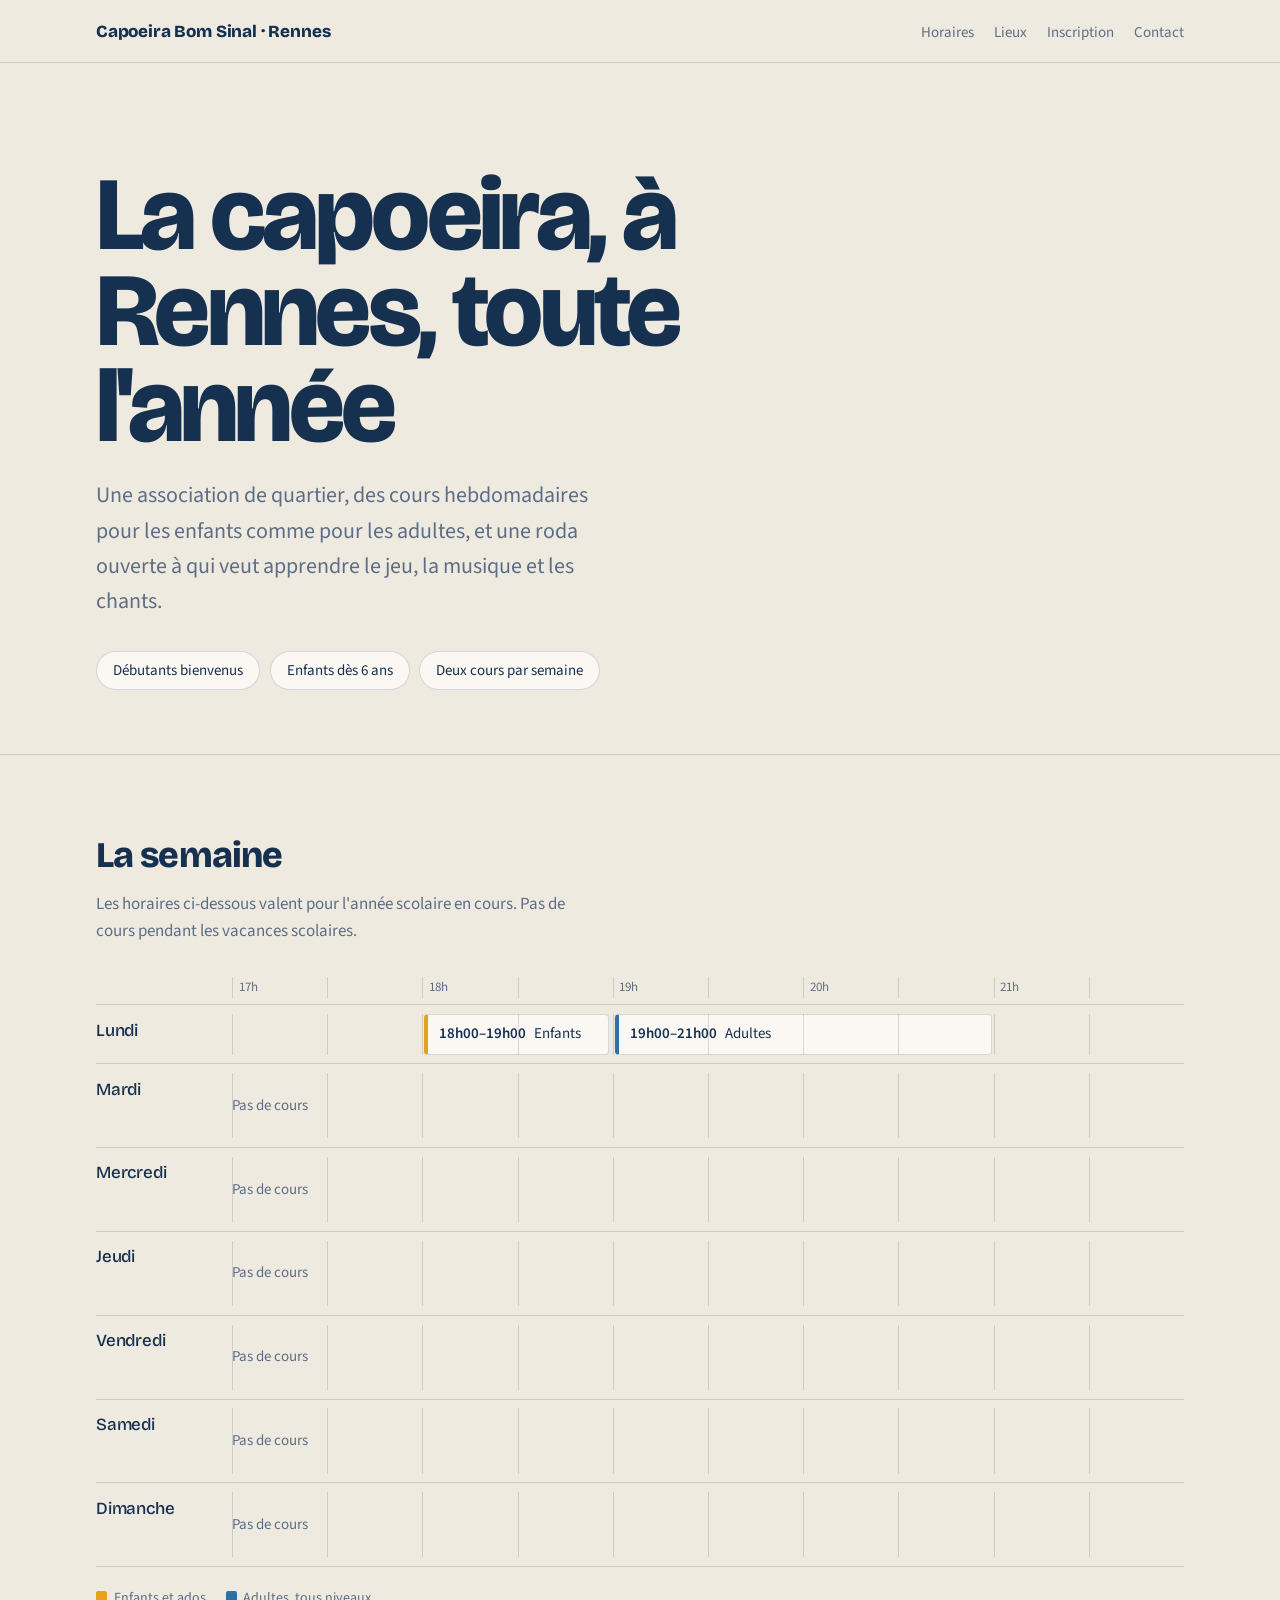
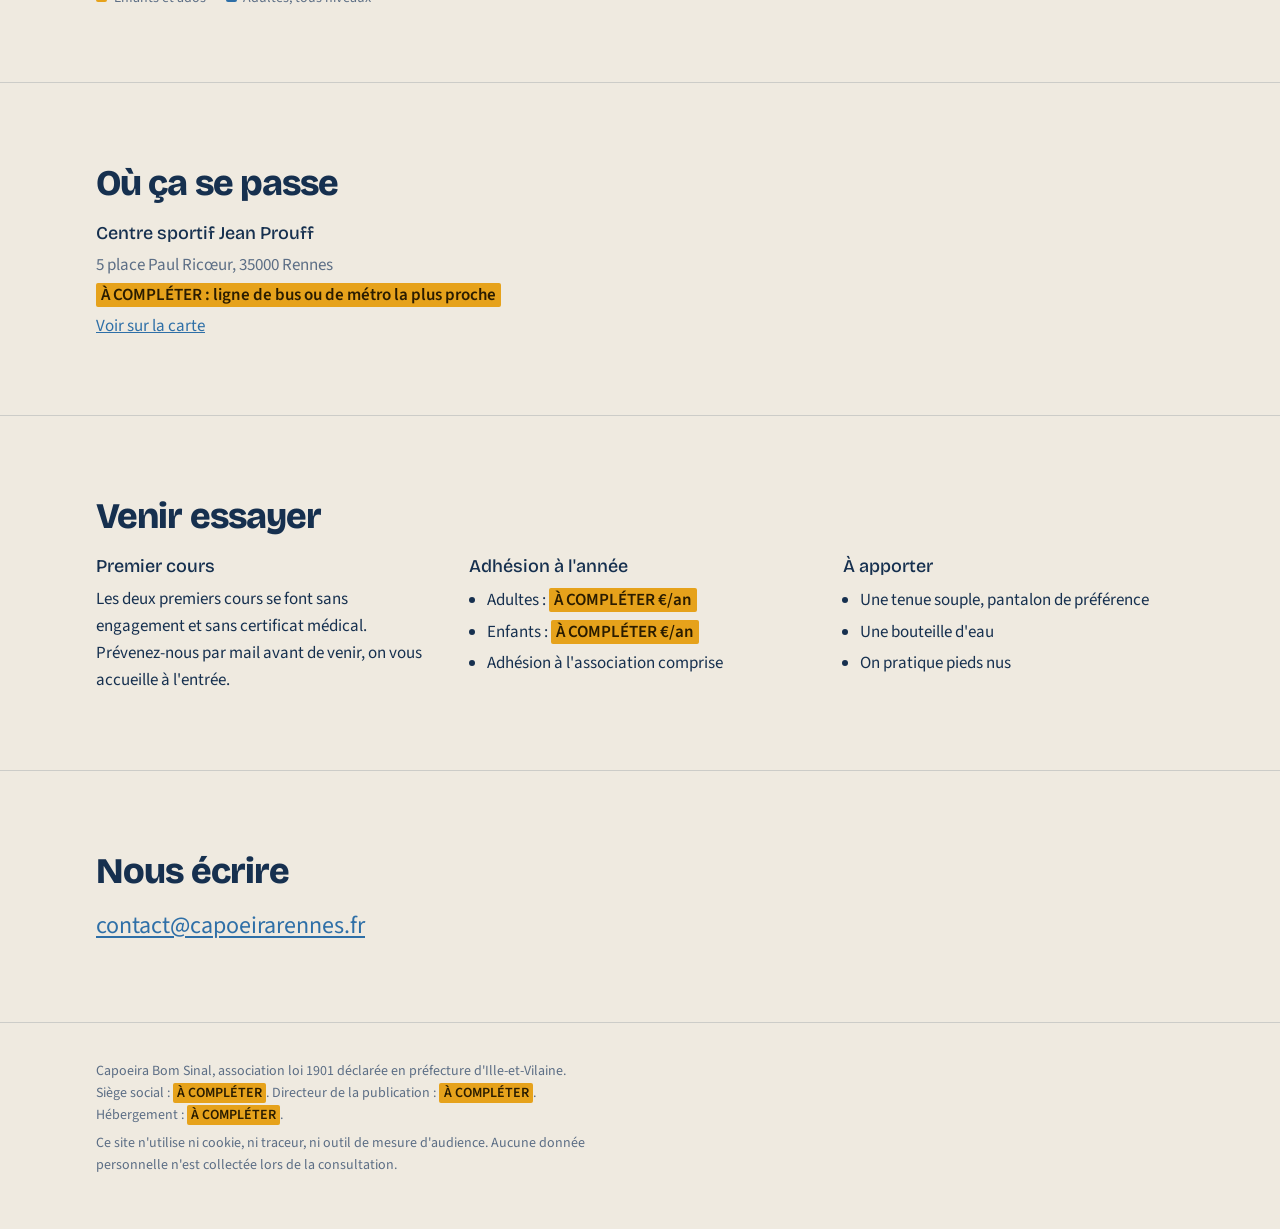
==== index.html @ 3d526450 "Site initial de Capoeira Bom Sinal Co-Authored-By: Claude Opus 5.5 <noreply@anthropic.com>" ====
<!DOCTYPE html>
<html lang="fr">
<head>
<meta charset="utf-8">
<meta name="viewport" content="width=device-width, initial-scale=1, viewport-fit=cover">
<title>Capoeira Bom Sinal — Rennes</title>
<meta name="description" content="Cours de capoeira à Rennes, tous niveaux, enfants et adultes. Horaires, lieux et contact de l'association Capoeira Bom Sinal.">
<meta property="og:title" content="Capoeira Bom Sinal — Rennes">
<meta property="og:description" content="Cours de capoeira à Rennes, tous niveaux, enfants et adultes.">
<meta property="og:type" content="website">
<link rel="preconnect" href="https://fonts.googleapis.com">
<link rel="preconnect" href="https://fonts.gstatic.com" crossorigin>
<link href="https://fonts.googleapis.com/css2?family=Bricolage+Grotesque:opsz,wght@12..96,500;12..96,800&family=Source+Sans+3:ital,wght@0,400;0,600;1,400&display=swap" rel="stylesheet">

<!-- ═══════════════════════════════════════════════════════════════════
     TOUT LE CONTENU DU SITE SE MODIFIE DANS LE BLOC <script> CI-DESSOUS.
     Aucune autre partie du fichier n'a besoin d'être touchée.
     ═══════════════════════════════════════════════════════════════════ -->

<style>
:root{
  --areia:#EFEAE0;
  --papier:#FBF8F3;
  --indigo:#16304F;
  --azulejo:#2E6FA7;
  --dende:#E6A21B;
  --trait:rgba(22,48,79,.16);
  --texte:#16304F;
  --attenue:#5C6E85;
  --serif:"Source Sans 3",ui-sans-serif,system-ui,"Segoe UI",sans-serif;
  --titre:"Bricolage Grotesque","Source Sans 3",ui-sans-serif,system-ui,sans-serif;
}
@media (prefers-color-scheme:dark){
  :root{
    --areia:#0E1D2F;--papier:#132840;--indigo:#F0EDE6;--azulejo:#7FB4E0;
    --trait:rgba(240,237,230,.18);--texte:#F0EDE6;--attenue:#A8BACD;
  }
}
*{box-sizing:border-box}
html{scroll-behavior:smooth;scroll-padding-top:env(safe-area-inset-top,0px)}
@media (prefers-reduced-motion:reduce){html{scroll-behavior:auto}*{animation:none!important;transition:none!important}}
body{
  margin:0;background:var(--areia);color:var(--texte);
  font-family:var(--serif);font-size:1.0625rem;line-height:1.6;
  padding:env(safe-area-inset-top,0px) 0 env(safe-area-inset-bottom,0px);
  -webkit-font-smoothing:antialiased;
}
.wrap{width:min(68rem,100% - 2.5rem);margin-inline:auto}
a{color:var(--azulejo)}
a:focus-visible,button:focus-visible{outline:3px solid var(--dende);outline-offset:3px;border-radius:2px}

/* ── Bandeau ─────────────────────────────────────────── */
.bandeau{border-bottom:1px solid var(--trait)}
.bandeau .wrap{display:flex;flex-wrap:wrap;gap:.5rem 1.75rem;align-items:baseline;padding:1.1rem 0}
.marque{font-family:var(--titre);font-weight:800;font-size:1.0625rem;letter-spacing:-.01em}
.bandeau nav{display:flex;gap:1.25rem;margin-left:auto;font-size:.9375rem}
.bandeau nav a{text-decoration:none;color:var(--attenue)}
.bandeau nav a:hover{color:var(--azulejo);text-decoration:underline}

/* ── Ouverture ───────────────────────────────────────── */
.ouverture{padding:clamp(3rem,9vw,6.5rem) 0 clamp(2.5rem,6vw,4rem)}
.ouverture h1{
  font-family:var(--titre);font-weight:800;
  font-size:clamp(2.8rem,10.5vw,6.5rem);line-height:.92;letter-spacing:-.035em;
  margin:0 0 1.5rem;max-width:14ch;
}
.chapeau{font-size:clamp(1.125rem,2.4vw,1.375rem);max-width:46ch;margin:0 0 2rem;color:var(--attenue)}
.reperes{display:flex;flex-wrap:wrap;gap:.6rem}
.repere{
  border:1px solid var(--trait);border-radius:999px;padding:.4rem 1rem;
  font-size:.9375rem;background:var(--papier);
}
.repere b{font-weight:600}

/* ── Sections ────────────────────────────────────────── */
section{padding:clamp(2.5rem,6vw,4.5rem) 0;border-top:1px solid var(--trait)}
section h2{
  font-family:var(--titre);font-weight:800;font-size:clamp(1.6rem,4vw,2.25rem);
  letter-spacing:-.025em;margin:0 0 .4rem;
}
.intro{color:var(--attenue);max-width:60ch;margin:0 0 2rem}

/* ── Semaine ─────────────────────────────────────────── */
.echelle{display:none;grid-template-columns:7.5rem 1fr;gap:1rem;margin-bottom:.4rem}
.echelle .heures{display:grid;font-size:.8125rem;color:var(--attenue)}
.echelle .heures span{border-left:1px solid var(--trait);padding-left:.35rem}
.jour{display:grid;grid-template-columns:7.5rem 1fr;gap:1rem;align-items:start;padding:.55rem 0;border-top:1px solid var(--trait)}
.jour:last-child{border-bottom:1px solid var(--trait)}
.jour h3{font-family:var(--titre);font-weight:500;font-size:1.0625rem;margin:.15rem 0 0;letter-spacing:-.01em}
.creneaux{display:flex;flex-direction:column;gap:.4rem;min-width:0}
.creneau{
  background:var(--papier);border:1px solid var(--trait);border-left:4px solid var(--azulejo);
  border-radius:4px;padding:.45rem .7rem;min-width:0;
}
.creneau.enfants{border-left-color:var(--dende)}
.creneau .h{font-variant-numeric:tabular-nums;font-weight:600;font-size:.9375rem}
.creneau .q{font-size:.9375rem}
.creneau .l{font-size:.8125rem;color:var(--attenue);display:block}
.repos{color:var(--attenue);font-size:.9375rem;padding:.35rem 0}

@media (min-width:56rem){
  .echelle{display:grid}
  .echelle .heures{grid-template-columns:repeat(var(--cols),1fr)}
  .creneaux{display:grid;grid-template-columns:repeat(var(--cols),1fr);gap:.35rem;position:relative}
  .creneaux::before{
    content:"";position:absolute;inset:0;pointer-events:none;
    background:repeating-linear-gradient(to right,var(--trait) 0 1px,transparent 1px calc(100% / var(--cols)));
  }
  .creneau{grid-row:1;display:flex;gap:.5rem;align-items:baseline;overflow:hidden;white-space:nowrap}
  .creneau .l{display:none}
}

.legende{display:flex;flex-wrap:wrap;gap:1.25rem;margin-top:1.25rem;font-size:.875rem;color:var(--attenue)}
.puce{display:inline-block;width:.7rem;height:.7rem;border-radius:2px;margin-right:.4rem;vertical-align:baseline}

/* ── Lieux, infos ────────────────────────────────────── */
.colonnes{display:grid;gap:2rem;grid-template-columns:repeat(auto-fit,minmax(17rem,1fr))}
.lieu h3,.bloc h3{font-family:var(--titre);font-weight:500;font-size:1.125rem;margin:0 0 .3rem}
.lieu p,.bloc p{margin:.2rem 0}
.lieu address{font-style:normal;color:var(--attenue)}
.bloc ul{margin:.4rem 0 0;padding-left:1.1rem}
.bloc li{margin:.25rem 0}

/* ── Contact ─────────────────────────────────────────── */
.contact-ligne{font-size:clamp(1.125rem,2.6vw,1.5rem);margin:.3rem 0}
.contact-ligne a{text-decoration-thickness:2px;text-underline-offset:3px}

/* ── Pied ────────────────────────────────────────────── */
footer{border-top:1px solid var(--trait);padding:2rem 0 3rem;font-size:.875rem;color:var(--attenue)}
footer p{margin:.3rem 0;max-width:70ch}
.aremplir{background:var(--dende);color:#2A1C00;padding:0 .3em;border-radius:2px;font-weight:600}
</style>
</head>
<body>

<header class="bandeau">
  <div class="wrap">
    <span class="marque" id="marque"></span>
    <nav>
      <a href="#semaine">Horaires</a>
      <a href="#lieux">Lieux</a>
      <a href="#inscription">Inscription</a>
      <a href="#contact">Contact</a>
    </nav>
  </div>
</header>

<main>
  <div class="ouverture wrap">
    <h1 id="titre"></h1>
    <p class="chapeau" id="chapeau"></p>
    <div class="reperes" id="reperes"></div>
  </div>

  <section id="semaine">
    <div class="wrap">
      <h2>La semaine</h2>
      <p class="intro" id="intro-semaine"></p>
      <div class="echelle"><span></span><div class="heures" id="heures"></div></div>
      <div id="planning"></div>
      <div class="legende">
        <span><i class="puce" style="background:var(--dende)"></i>Enfants et ados</span>
        <span><i class="puce" style="background:var(--azulejo)"></i>Adultes, tous niveaux</span>
      </div>
    </div>
  </section>

  <section id="lieux">
    <div class="wrap">
      <h2>Où ça se passe</h2>
      <div class="colonnes" id="lieux-liste"></div>
    </div>
  </section>

  <section id="inscription">
    <div class="wrap">
      <h2>Venir essayer</h2>
      <div class="colonnes">
        <div class="bloc">
          <h3>Premier cours</h3>
          <p id="essai"></p>
        </div>
        <div class="bloc">
          <h3>Adhésion à l'année</h3>
          <div id="tarifs"></div>
        </div>
        <div class="bloc">
          <h3>À apporter</h3>
          <div id="materiel"></div>
        </div>
      </div>
    </div>
  </section>

  <section id="contact">
    <div class="wrap">
      <h2>Nous écrire</h2>
      <div id="contact-bloc"></div>
    </div>
  </section>
</main>

<footer>
  <div class="wrap">
    <p id="mentions"></p>
    <p>Ce site n'utilise ni cookie, ni traceur, ni outil de mesure d'audience. Aucune donnée personnelle n'est collectée lors de la consultation.</p>
  </div>
</footer>

<script>
/* ═══════════════════════════════════════════════════════════════════
   CONTENU DU SITE — la seule partie à modifier.
   Les passages marqués À COMPLÉTER s'affichent en surbrillance jaune
   sur le site tant qu'ils n'ont pas été remplis.
   ═══════════════════════════════════════════════════════════════════ */

const ASSO = {
  nom:      "Capoeira Bom Sinal",
  ville:    "Rennes",
  titre:    "La capoeira, à Rennes, toute l'année",
  chapeau:  "Une association de quartier, des cours hebdomadaires pour les enfants comme pour les adultes, et une roda ouverte à qui veut apprendre le jeu, la musique et les chants.",

  // Petites pastilles sous le titre
  reperes: [
    "Débutants bienvenus",
    "Enfants dès 6 ans",     // À COMPLÉTER : âge réel
    "Deux cours par semaine" // À COMPLÉTER : nombre réel
  ],

  introSemaine: "Les horaires ci-dessous valent pour l'année scolaire en cours. Pas de cours pendant les vacances scolaires.",

  // Fenêtre horaire affichée sur la grille (heures pleines)
  plage: { debut: 17, fin: 22 },

  lieux: {
    prouff: {
      nom: "Centre sportif Jean Prouff",
      adresse: "5 place Paul Ricœur, 35000 Rennes",
      acces: "À COMPLÉTER : ligne de bus ou de métro la plus proche"
    }
    // Ajouter ici un second lieu si besoin :
    // autre: { nom:"…", adresse:"…", acces:"…" }
  },

  // public : "enfants" (jaune) ou "adultes" (bleu)
  semaine: [
    { jour:"Lundi", seances:[
      { debut:"18:00", fin:"19:00", public:"enfants", intitule:"Enfants",  lieu:"prouff" },
      { debut:"19:00", fin:"21:00", public:"adultes", intitule:"Adultes",  lieu:"prouff" }
    ]},
    { jour:"Mardi",    seances:[] },
    { jour:"Mercredi", seances:[] },  // À COMPLÉTER
    { jour:"Jeudi",    seances:[] },  // À COMPLÉTER
    { jour:"Vendredi", seances:[] },  // À COMPLÉTER
    { jour:"Samedi",   seances:[] },
    { jour:"Dimanche", seances:[] }
  ],

  essai: "Les deux premiers cours se font sans engagement et sans certificat médical. Prévenez-nous par mail avant de venir, on vous accueille à l'entrée.",

  tarifs: [
    "Adultes : À COMPLÉTER €/an",
    "Enfants : À COMPLÉTER €/an",
    "Adhésion à l'association comprise"
  ],

  materiel: [
    "Une tenue souple, pantalon de préférence",
    "Une bouteille d'eau",
    "On pratique pieds nus"
  ],

  contact: {
    email: "contact@capoeirarennes.fr",   // À COMPLÉTER : adresse réellement relevée
    tel: "",                              // laisser vide si vous ne publiez pas de numéro
    reseaux: [
      // { nom:"Instagram", url:"https://instagram.com/…" }
    ]
  },

  mentions: "Capoeira Bom Sinal, association loi 1901 déclarée en préfecture d'Ille-et-Vilaine. Siège social : À COMPLÉTER. Directeur de la publication : À COMPLÉTER. Hébergement : À COMPLÉTER."
};

/* ═══════════════════════════════════════════════════════════════════
   AFFICHAGE — ne rien modifier en dessous de cette ligne.
   ═══════════════════════════════════════════════════════════════════ */

const $ = (s) => document.querySelector(s);
const esc = (s) => String(s).replace(/[&<>"]/g, c => ({'&':'&amp;','<':'&lt;','>':'&gt;','"':'&quot;'}[c]));
const marque = (s) => esc(s).replace(/À COMPLÉTER[^,.;)]*/g, m => `<span class="aremplir">${m}</span>`);
const enMinutes = (h) => { const [a,b] = h.split(":").map(Number); return a*60 + b; };
const affiche = (h) => h.replace(":", "h");

document.title = `${ASSO.nom} — ${ASSO.ville}`;
$("#marque").textContent = `${ASSO.nom} · ${ASSO.ville}`;
$("#titre").textContent = ASSO.titre;
$("#chapeau").textContent = ASSO.chapeau;
$("#intro-semaine").textContent = ASSO.introSemaine;
$("#reperes").innerHTML = ASSO.reperes.map(r => `<span class="repere">${marque(r)}</span>`).join("");

// Grille horaire
const { debut: h0, fin: h1 } = ASSO.plage;
const cols = (h1 - h0) * 2;
document.documentElement.style.setProperty("--cols", cols);
$("#heures").innerHTML = Array.from({length: cols}, (_, i) =>
  `<span>${i % 2 === 0 ? (h0 + i/2) + "h" : ""}</span>`).join("");

$("#planning").innerHTML = ASSO.semaine.map(j => {
  const corps = j.seances.length === 0
    ? `<p class="repos">Pas de cours</p>`
    : j.seances.map(s => {
        const c0 = Math.round((enMinutes(s.debut) - h0*60) / 30) + 1;
        const c1 = Math.round((enMinutes(s.fin)   - h0*60) / 30) + 1;
        const lieu = ASSO.lieux[s.lieu];
        return `<div class="creneau ${s.public === "enfants" ? "enfants" : ""}"
                     style="grid-column:${Math.max(1,c0)} / ${Math.min(cols+1,c1)}">
                  <span class="h">${affiche(s.debut)}–${affiche(s.fin)}</span>
                  <span class="q">${esc(s.intitule)}</span>
                  <span class="l">${lieu ? esc(lieu.nom) : ""}</span>
                </div>`;
      }).join("");
  return `<div class="jour"><h3>${esc(j.jour)}</h3><div class="creneaux">${corps}</div></div>`;
}).join("");

// Lieux
$("#lieux-liste").innerHTML = Object.values(ASSO.lieux).map(l => `
  <div class="lieu">
    <h3>${esc(l.nom)}</h3>
    <address>${esc(l.adresse)}</address>
    <p>${marque(l.acces)}</p>
    <p><a href="https://www.openstreetmap.org/search?query=${encodeURIComponent(l.adresse)}"
          rel="noopener">Voir sur la carte</a></p>
  </div>`).join("");

// Inscription
$("#essai").innerHTML = marque(ASSO.essai);
$("#tarifs").innerHTML = `<ul>${ASSO.tarifs.map(t => `<li>${marque(t)}</li>`).join("")}</ul>`;
$("#materiel").innerHTML = `<ul>${ASSO.materiel.map(m => `<li>${esc(m)}</li>`).join("")}</ul>`;

// Contact
const c = ASSO.contact;
$("#contact-bloc").innerHTML = [
  c.email ? `<p class="contact-ligne"><a href="mailto:${esc(c.email)}">${esc(c.email)}</a></p>` : "",
  c.tel   ? `<p class="contact-ligne"><a href="tel:${esc(c.tel.replace(/\s/g,""))}">${esc(c.tel)}</a></p>` : "",
  c.reseaux.length
    ? `<p>${c.reseaux.map(r => `<a href="${esc(r.url)}" rel="noopener">${esc(r.nom)}</a>`).join(" · ")}</p>`
    : ""
].join("");

$("#mentions").innerHTML = marque(ASSO.mentions);
</script>
</body>
</html>
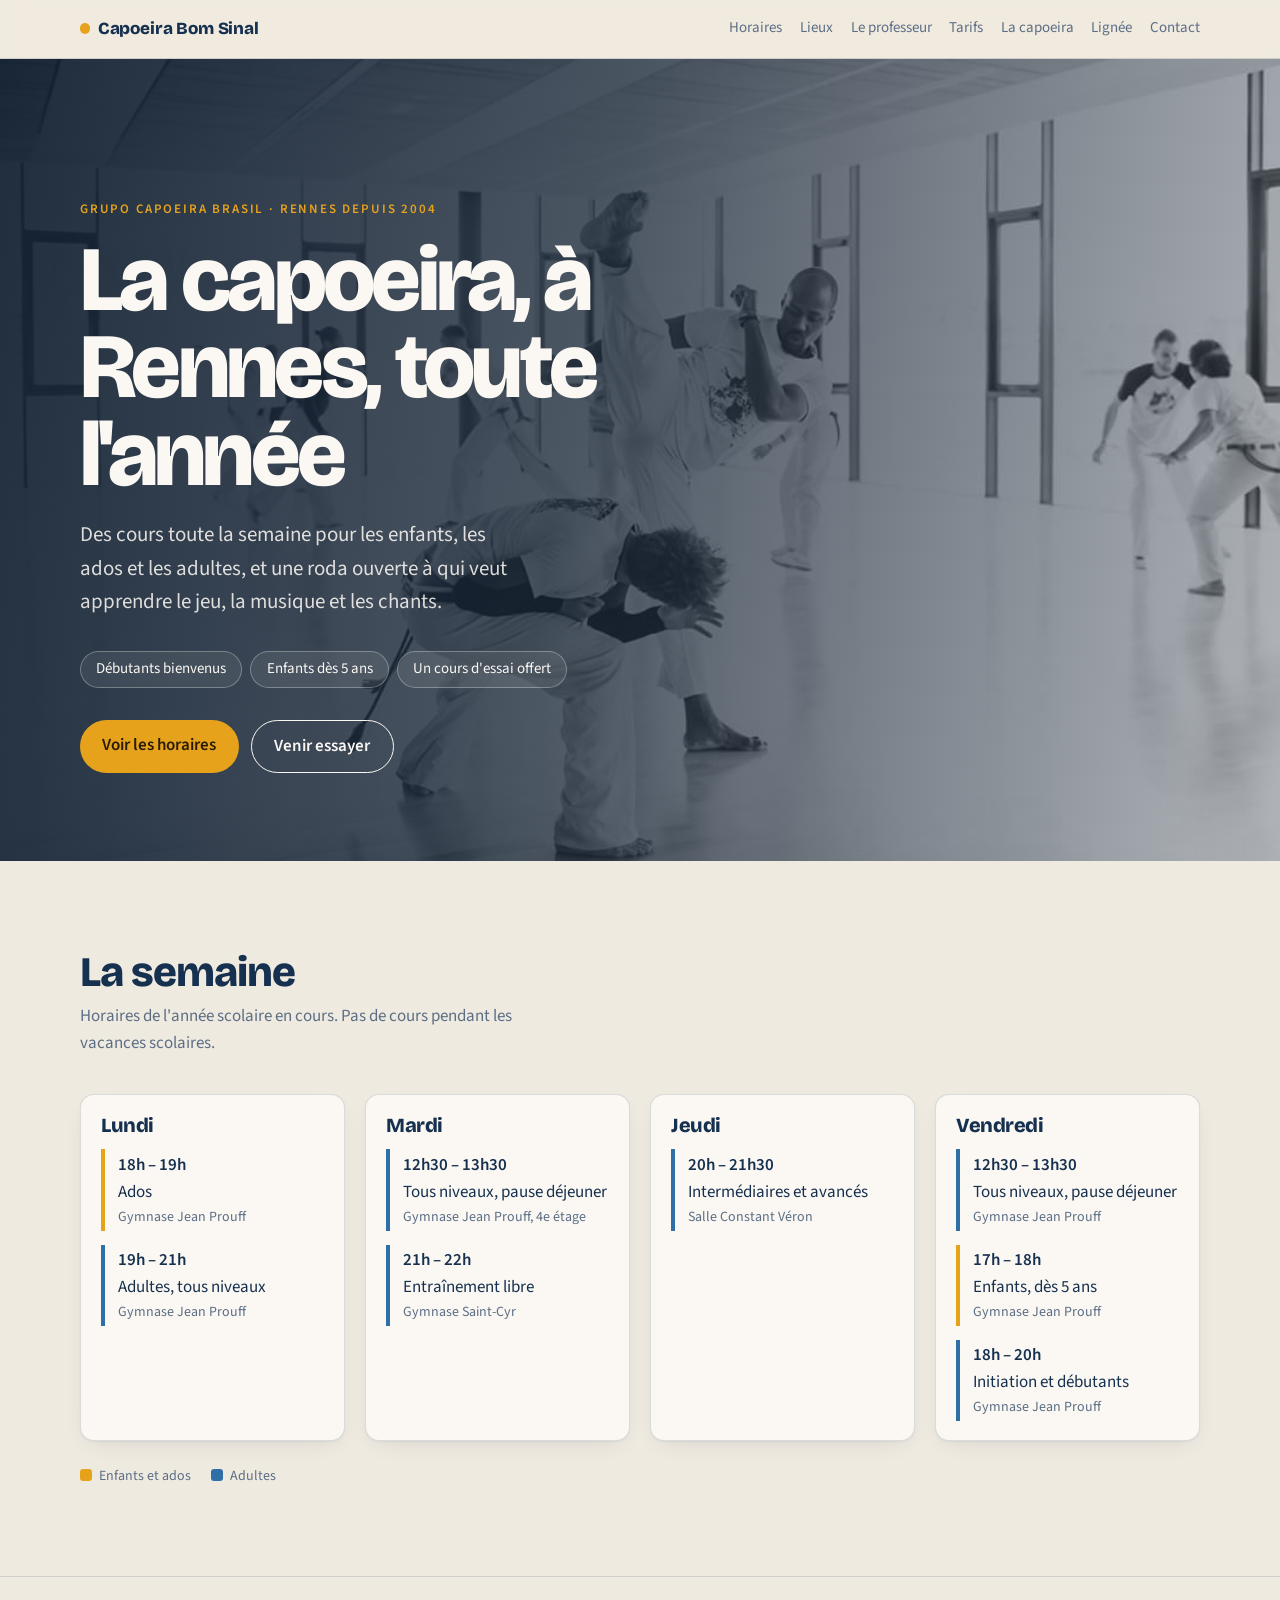
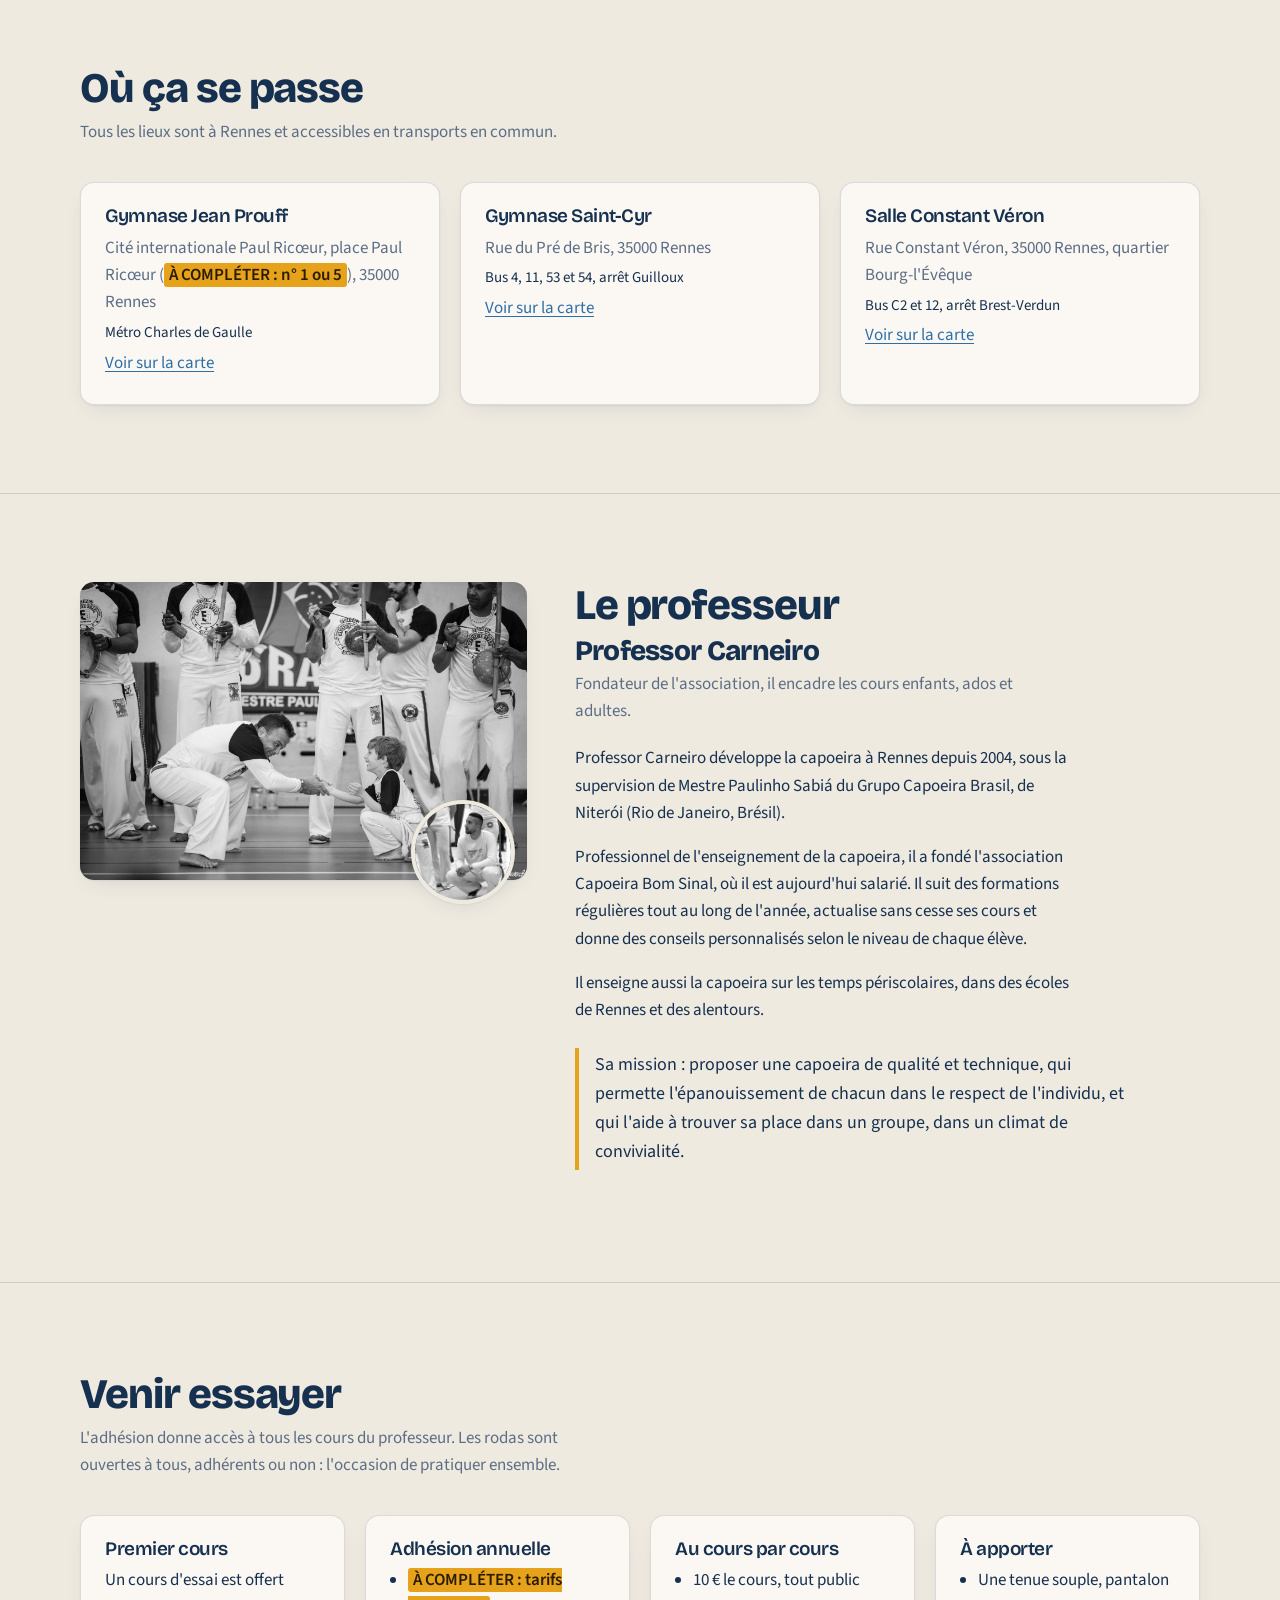
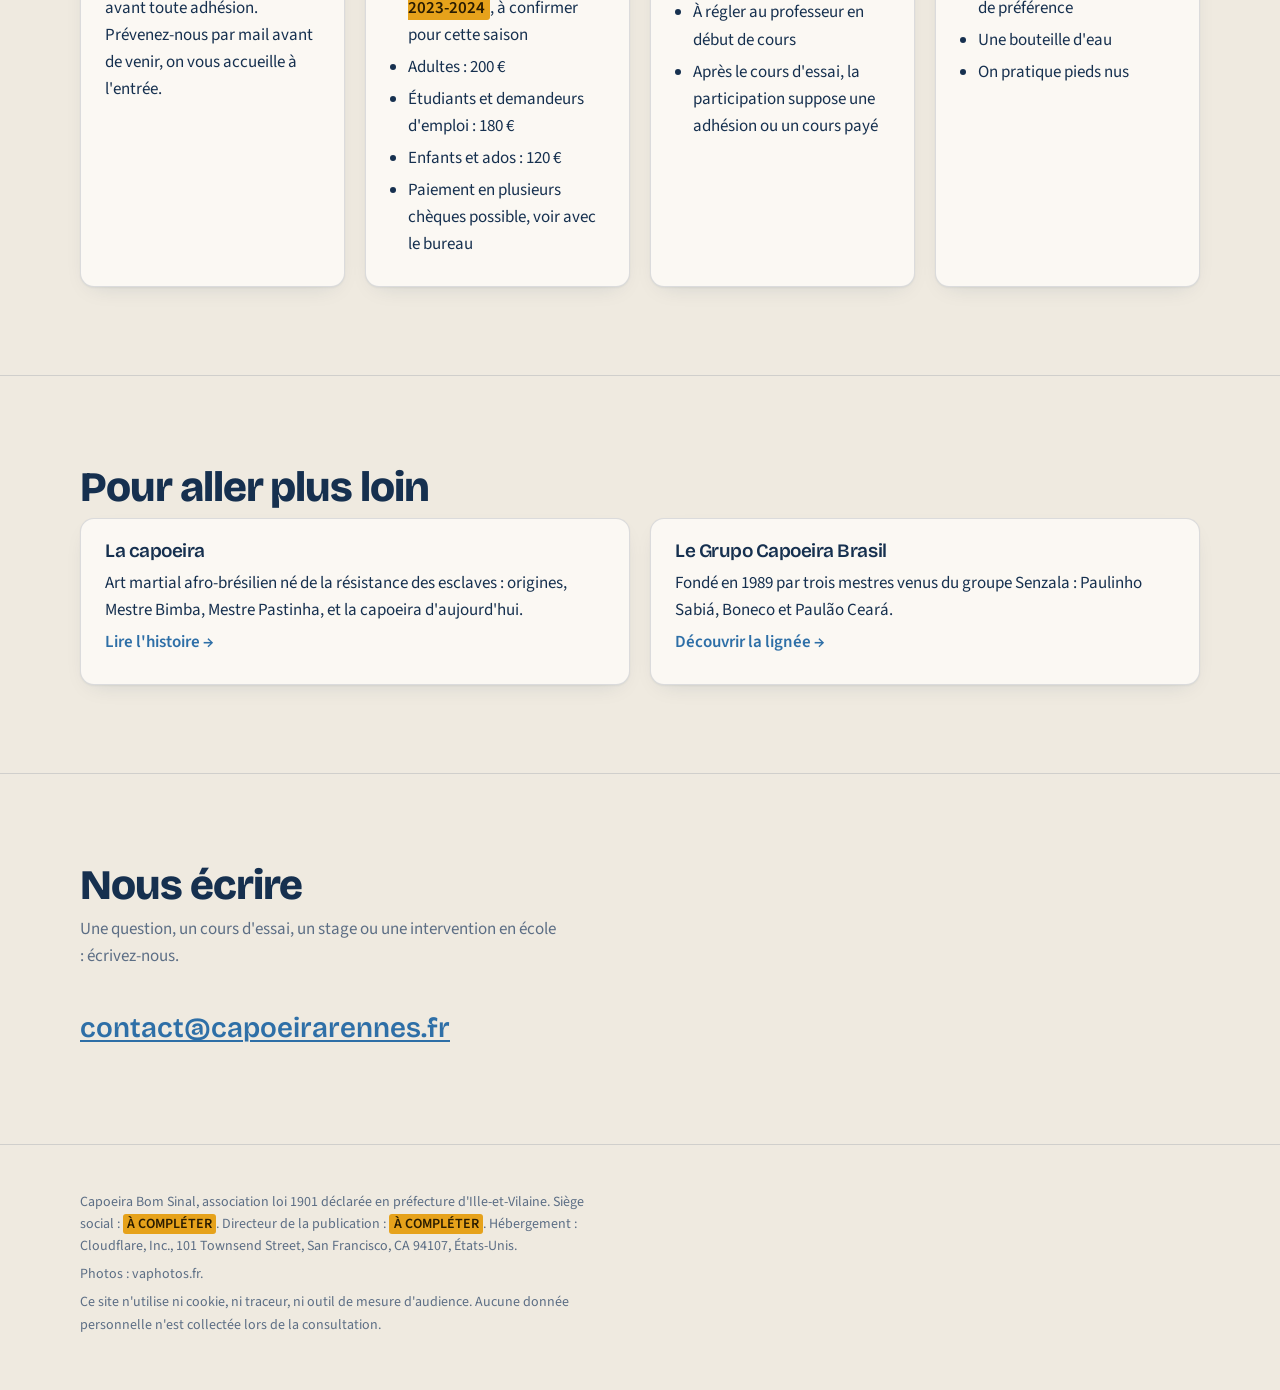
==== commit b288a397: "Reprise du contenu de l'ancien site et nouvelle mise en page - Accueil : horaires 2026-27, trois lie" ====
--- a/index.html
+++ b/index.html
@@ -4,163 +4,61 @@
 <meta charset="utf-8">
 <meta name="viewport" content="width=device-width, initial-scale=1, viewport-fit=cover">
 <title>Capoeira Bom Sinal — Rennes</title>
-<meta name="description" content="Cours de capoeira à Rennes, tous niveaux, enfants et adultes. Horaires, lieux et contact de l'association Capoeira Bom Sinal.">
+<meta name="description" content="Cours de capoeira à Rennes, tous niveaux, enfants, ados et adultes, avec le Professor Carneiro du Grupo Capoeira Brasil. Horaires, lieux, tarifs et contact.">
 <meta property="og:title" content="Capoeira Bom Sinal — Rennes">
-<meta property="og:description" content="Cours de capoeira à Rennes, tous niveaux, enfants et adultes.">
+<meta property="og:description" content="Cours de capoeira à Rennes, tous niveaux, enfants, ados et adultes.">
 <meta property="og:type" content="website">
+<meta property="og:image" content="/images/roda-3.jpg">
 <link rel="preconnect" href="https://fonts.googleapis.com">
 <link rel="preconnect" href="https://fonts.gstatic.com" crossorigin>
-<link href="https://fonts.googleapis.com/css2?family=Bricolage+Grotesque:opsz,wght@12..96,500;12..96,800&family=Source+Sans+3:ital,wght@0,400;0,600;1,400&display=swap" rel="stylesheet">
+<link href="https://fonts.googleapis.com/css2?family=Bricolage+Grotesque:opsz,wght@12..96,500;12..96,600;12..96,800&family=Source+Sans+3:ital,wght@0,400;0,600;1,400&display=swap" rel="stylesheet">
+<link rel="stylesheet" href="style.css">
 
 <!-- ═══════════════════════════════════════════════════════════════════
-     TOUT LE CONTENU DU SITE SE MODIFIE DANS LE BLOC <script> CI-DESSOUS.
-     Aucune autre partie du fichier n'a besoin d'être touchée.
+     TOUT LE CONTENU DE CETTE PAGE SE MODIFIE DANS LE BLOC <script>
+     EN BAS DU FICHIER. La mise en page est dans style.css.
      ═══════════════════════════════════════════════════════════════════ -->
-
-<style>
-:root{
-  --areia:#EFEAE0;
-  --papier:#FBF8F3;
-  --indigo:#16304F;
-  --azulejo:#2E6FA7;
-  --dende:#E6A21B;
-  --trait:rgba(22,48,79,.16);
-  --texte:#16304F;
-  --attenue:#5C6E85;
-  --serif:"Source Sans 3",ui-sans-serif,system-ui,"Segoe UI",sans-serif;
-  --titre:"Bricolage Grotesque","Source Sans 3",ui-sans-serif,system-ui,sans-serif;
-}
-@media (prefers-color-scheme:dark){
-  :root{
-    --areia:#0E1D2F;--papier:#132840;--indigo:#F0EDE6;--azulejo:#7FB4E0;
-    --trait:rgba(240,237,230,.18);--texte:#F0EDE6;--attenue:#A8BACD;
-  }
-}
-*{box-sizing:border-box}
-html{scroll-behavior:smooth;scroll-padding-top:env(safe-area-inset-top,0px)}
-@media (prefers-reduced-motion:reduce){html{scroll-behavior:auto}*{animation:none!important;transition:none!important}}
-body{
-  margin:0;background:var(--areia);color:var(--texte);
-  font-family:var(--serif);font-size:1.0625rem;line-height:1.6;
-  padding:env(safe-area-inset-top,0px) 0 env(safe-area-inset-bottom,0px);
-  -webkit-font-smoothing:antialiased;
-}
-.wrap{width:min(68rem,100% - 2.5rem);margin-inline:auto}
-a{color:var(--azulejo)}
-a:focus-visible,button:focus-visible{outline:3px solid var(--dende);outline-offset:3px;border-radius:2px}
-
-/* ── Bandeau ─────────────────────────────────────────── */
-.bandeau{border-bottom:1px solid var(--trait)}
-.bandeau .wrap{display:flex;flex-wrap:wrap;gap:.5rem 1.75rem;align-items:baseline;padding:1.1rem 0}
-.marque{font-family:var(--titre);font-weight:800;font-size:1.0625rem;letter-spacing:-.01em}
-.bandeau nav{display:flex;gap:1.25rem;margin-left:auto;font-size:.9375rem}
-.bandeau nav a{text-decoration:none;color:var(--attenue)}
-.bandeau nav a:hover{color:var(--azulejo);text-decoration:underline}
-
-/* ── Ouverture ───────────────────────────────────────── */
-.ouverture{padding:clamp(3rem,9vw,6.5rem) 0 clamp(2.5rem,6vw,4rem)}
-.ouverture h1{
-  font-family:var(--titre);font-weight:800;
-  font-size:clamp(2.8rem,10.5vw,6.5rem);line-height:.92;letter-spacing:-.035em;
-  margin:0 0 1.5rem;max-width:14ch;
-}
-.chapeau{font-size:clamp(1.125rem,2.4vw,1.375rem);max-width:46ch;margin:0 0 2rem;color:var(--attenue)}
-.reperes{display:flex;flex-wrap:wrap;gap:.6rem}
-.repere{
-  border:1px solid var(--trait);border-radius:999px;padding:.4rem 1rem;
-  font-size:.9375rem;background:var(--papier);
-}
-.repere b{font-weight:600}
-
-/* ── Sections ────────────────────────────────────────── */
-section{padding:clamp(2.5rem,6vw,4.5rem) 0;border-top:1px solid var(--trait)}
-section h2{
-  font-family:var(--titre);font-weight:800;font-size:clamp(1.6rem,4vw,2.25rem);
-  letter-spacing:-.025em;margin:0 0 .4rem;
-}
-.intro{color:var(--attenue);max-width:60ch;margin:0 0 2rem}
-
-/* ── Semaine ─────────────────────────────────────────── */
-.echelle{display:none;grid-template-columns:7.5rem 1fr;gap:1rem;margin-bottom:.4rem}
-.echelle .heures{display:grid;font-size:.8125rem;color:var(--attenue)}
-.echelle .heures span{border-left:1px solid var(--trait);padding-left:.35rem}
-.jour{display:grid;grid-template-columns:7.5rem 1fr;gap:1rem;align-items:start;padding:.55rem 0;border-top:1px solid var(--trait)}
-.jour:last-child{border-bottom:1px solid var(--trait)}
-.jour h3{font-family:var(--titre);font-weight:500;font-size:1.0625rem;margin:.15rem 0 0;letter-spacing:-.01em}
-.creneaux{display:flex;flex-direction:column;gap:.4rem;min-width:0}
-.creneau{
-  background:var(--papier);border:1px solid var(--trait);border-left:4px solid var(--azulejo);
-  border-radius:4px;padding:.45rem .7rem;min-width:0;
-}
-.creneau.enfants{border-left-color:var(--dende)}
-.creneau .h{font-variant-numeric:tabular-nums;font-weight:600;font-size:.9375rem}
-.creneau .q{font-size:.9375rem}
-.creneau .l{font-size:.8125rem;color:var(--attenue);display:block}
-.repos{color:var(--attenue);font-size:.9375rem;padding:.35rem 0}
-
-@media (min-width:56rem){
-  .echelle{display:grid}
-  .echelle .heures{grid-template-columns:repeat(var(--cols),1fr)}
-  .creneaux{display:grid;grid-template-columns:repeat(var(--cols),1fr);gap:.35rem;position:relative}
-  .creneaux::before{
-    content:"";position:absolute;inset:0;pointer-events:none;
-    background:repeating-linear-gradient(to right,var(--trait) 0 1px,transparent 1px calc(100% / var(--cols)));
-  }
-  .creneau{grid-row:1;display:flex;gap:.5rem;align-items:baseline;overflow:hidden;white-space:nowrap}
-  .creneau .l{display:none}
-}
-
-.legende{display:flex;flex-wrap:wrap;gap:1.25rem;margin-top:1.25rem;font-size:.875rem;color:var(--attenue)}
-.puce{display:inline-block;width:.7rem;height:.7rem;border-radius:2px;margin-right:.4rem;vertical-align:baseline}
-
-/* ── Lieux, infos ────────────────────────────────────── */
-.colonnes{display:grid;gap:2rem;grid-template-columns:repeat(auto-fit,minmax(17rem,1fr))}
-.lieu h3,.bloc h3{font-family:var(--titre);font-weight:500;font-size:1.125rem;margin:0 0 .3rem}
-.lieu p,.bloc p{margin:.2rem 0}
-.lieu address{font-style:normal;color:var(--attenue)}
-.bloc ul{margin:.4rem 0 0;padding-left:1.1rem}
-.bloc li{margin:.25rem 0}
-
-/* ── Contact ─────────────────────────────────────────── */
-.contact-ligne{font-size:clamp(1.125rem,2.6vw,1.5rem);margin:.3rem 0}
-.contact-ligne a{text-decoration-thickness:2px;text-underline-offset:3px}
-
-/* ── Pied ────────────────────────────────────────────── */
-footer{border-top:1px solid var(--trait);padding:2rem 0 3rem;font-size:.875rem;color:var(--attenue)}
-footer p{margin:.3rem 0;max-width:70ch}
-.aremplir{background:var(--dende);color:#2A1C00;padding:0 .3em;border-radius:2px;font-weight:600}
-</style>
 </head>
 <body>
 
 <header class="bandeau">
   <div class="wrap">
-    <span class="marque" id="marque"></span>
-    <nav>
+    <a class="marque" href="./" id="marque">Capoeira Bom Sinal</a>
+    <nav aria-label="Navigation principale">
       <a href="#semaine">Horaires</a>
       <a href="#lieux">Lieux</a>
-      <a href="#inscription">Inscription</a>
+      <a href="#professeur">Le professeur</a>
+      <a href="#inscription">Tarifs</a>
+      <a href="capoeira.html">La capoeira</a>
+      <a href="lignee.html">Lignée</a>
       <a href="#contact">Contact</a>
     </nav>
   </div>
 </header>
 
 <main>
-  <div class="ouverture wrap">
-    <h1 id="titre"></h1>
-    <p class="chapeau" id="chapeau"></p>
-    <div class="reperes" id="reperes"></div>
+  <div class="ouverture">
+    <img src="images/roda-3.jpg" alt="Deux capoeiristes en plein jeu dans une grande salle lumineuse, l'un en coup de pied haut, l'autre en esquive basse." width="1080" height="720" fetchpriority="high">
+    <div class="wrap">
+      <p class="surtitre" id="surtitre"></p>
+      <h1 id="titre"></h1>
+      <p class="chapeau" id="chapeau"></p>
+      <div class="reperes" id="reperes"></div>
+      <div class="actions">
+        <a class="bouton" href="#semaine">Voir les horaires</a>
+        <a class="bouton fantome" href="#inscription">Venir essayer</a>
+      </div>
+    </div>
   </div>
 
   <section id="semaine">
     <div class="wrap">
       <h2>La semaine</h2>
       <p class="intro" id="intro-semaine"></p>
-      <div class="echelle"><span></span><div class="heures" id="heures"></div></div>
-      <div id="planning"></div>
+      <div class="semaine" id="planning"></div>
       <div class="legende">
         <span><i class="puce" style="background:var(--dende)"></i>Enfants et ados</span>
-        <span><i class="puce" style="background:var(--azulejo)"></i>Adultes, tous niveaux</span>
+        <span><i class="puce" style="background:var(--azulejo)"></i>Adultes</span>
       </div>
     </div>
   </section>
@@ -168,23 +66,44 @@
   <section id="lieux">
     <div class="wrap">
       <h2>Où ça se passe</h2>
-      <div class="colonnes" id="lieux-liste"></div>
+      <p class="intro">Tous les lieux sont à Rennes et accessibles en transports en commun.</p>
+      <div class="grille" id="lieux-liste"></div>
+    </div>
+  </section>
+
+  <section id="professeur">
+    <div class="wrap prof">
+      <figure>
+        <img src="images/roda-2.jpg" alt="Le Professor Carneiro accroupi dans la roda, serrant la main d'un jeune élève, devant les musiciens et leurs berimbaus." width="1600" height="1066" loading="lazy">
+        <img class="portrait" src="images/carneiro.jpg" alt="Portrait du Professor Carneiro." width="206" height="206" loading="lazy">
+      </figure>
+      <div>
+        <h2>Le professeur</h2>
+        <h3 id="prof-nom"></h3>
+        <p class="role" id="prof-role"></p>
+        <div id="prof-texte"></div>
+      </div>
     </div>
   </section>
 
   <section id="inscription">
     <div class="wrap">
       <h2>Venir essayer</h2>
-      <div class="colonnes">
-        <div class="bloc">
+      <p class="intro" id="intro-inscription"></p>
+      <div class="grille quatre">
+        <div class="carte">
           <h3>Premier cours</h3>
           <p id="essai"></p>
         </div>
-        <div class="bloc">
-          <h3>Adhésion à l'année</h3>
+        <div class="carte">
+          <h3 id="tarifs-titre"></h3>
           <div id="tarifs"></div>
         </div>
-        <div class="bloc">
+        <div class="carte">
+          <h3>Au cours par cours</h3>
+          <div id="unitaire"></div>
+        </div>
+        <div class="carte">
           <h3>À apporter</h3>
           <div id="materiel"></div>
         </div>
@@ -192,9 +111,28 @@
     </div>
   </section>
 
+  <section id="plus-loin">
+    <div class="wrap">
+      <h2>Pour aller plus loin</h2>
+      <div class="grille">
+        <a class="carte lien-carte" href="capoeira.html">
+          <h3>La capoeira</h3>
+          <p>Art martial afro-brésilien né de la résistance des esclaves : origines, Mestre Bimba, Mestre Pastinha, et la capoeira d'aujourd'hui.</p>
+          <p class="fleche">Lire l'histoire →</p>
+        </a>
+        <a class="carte lien-carte" href="lignee.html">
+          <h3>Le Grupo Capoeira Brasil</h3>
+          <p>Fondé en 1989 par trois mestres venus du groupe Senzala : Paulinho Sabiá, Boneco et Paulão Ceará.</p>
+          <p class="fleche">Découvrir la lignée →</p>
+        </a>
+      </div>
+    </div>
+  </section>
+
   <section id="contact">
     <div class="wrap">
       <h2>Nous écrire</h2>
+      <p class="intro">Une question, un cours d'essai, un stage ou une intervention en école : écrivez-nous.</p>
       <div id="contact-bloc"></div>
     </div>
   </section>
@@ -203,6 +141,7 @@
 <footer>
   <div class="wrap">
     <p id="mentions"></p>
+    <p>Photos : vaphotos.fr.</p>
     <p>Ce site n'utilise ni cookie, ni traceur, ni outil de mesure d'audience. Aucune donnée personnelle n'est collectée lors de la consultation.</p>
   </div>
 </footer>
@@ -217,51 +156,86 @@
 const ASSO = {
   nom:      "Capoeira Bom Sinal",
   ville:    "Rennes",
+  surtitre: "Grupo Capoeira Brasil · Rennes depuis 2004",
   titre:    "La capoeira, à Rennes, toute l'année",
-  chapeau:  "Une association de quartier, des cours hebdomadaires pour les enfants comme pour les adultes, et une roda ouverte à qui veut apprendre le jeu, la musique et les chants.",
+  chapeau:  "Des cours toute la semaine pour les enfants, les ados et les adultes, et une roda ouverte à qui veut apprendre le jeu, la musique et les chants.",
 
   // Petites pastilles sous le titre
   reperes: [
     "Débutants bienvenus",
-    "Enfants dès 6 ans",     // À COMPLÉTER : âge réel
-    "Deux cours par semaine" // À COMPLÉTER : nombre réel
-  ],
-
-  introSemaine: "Les horaires ci-dessous valent pour l'année scolaire en cours. Pas de cours pendant les vacances scolaires.",
-
-  // Fenêtre horaire affichée sur la grille (heures pleines)
-  plage: { debut: 17, fin: 22 },
+    "Enfants dès 5 ans",
+    "Un cours d'essai offert"
+  ],
+
+  introSemaine: "Horaires de l'année scolaire en cours. Pas de cours pendant les vacances scolaires.",  // À COMPLÉTER : confirmer pour les vacances
 
   lieux: {
     prouff: {
-      nom: "Centre sportif Jean Prouff",
-      adresse: "5 place Paul Ricœur, 35000 Rennes",
-      acces: "À COMPLÉTER : ligne de bus ou de métro la plus proche"
+      nom: "Gymnase Jean Prouff",
+      adresse: "Cité internationale Paul Ricœur, place Paul Ricœur (À COMPLÉTER : n° 1 ou 5), 35000 Rennes",
+      acces: "Métro Charles de Gaulle"
+    },
+    saintcyr: {
+      nom: "Gymnase Saint-Cyr",
+      adresse: "Rue du Pré de Bris, 35000 Rennes",
+      acces: "Bus 4, 11, 53 et 54, arrêt Guilloux"
+    },
+    veron: {
+      nom: "Salle Constant Véron",
+      adresse: "Rue Constant Véron, 35000 Rennes, quartier Bourg-l'Évêque",
+      acces: "Bus C2 et 12, arrêt Brest-Verdun"
     }
-    // Ajouter ici un second lieu si besoin :
-    // autre: { nom:"…", adresse:"…", acces:"…" }
   },
 
-  // public : "enfants" (jaune) ou "adultes" (bleu)
+  // public : "enfants" (jaune, enfants et ados) ou "adultes" (bleu)
+  // salle : facultatif, précise l'étage ou la salle
   semaine: [
     { jour:"Lundi", seances:[
-      { debut:"18:00", fin:"19:00", public:"enfants", intitule:"Enfants",  lieu:"prouff" },
-      { debut:"19:00", fin:"21:00", public:"adultes", intitule:"Adultes",  lieu:"prouff" }
+      { debut:"18:00", fin:"19:00", public:"enfants", intitule:"Ados",                          lieu:"prouff" },
+      { debut:"19:00", fin:"21:00", public:"adultes", intitule:"Adultes, tous niveaux",         lieu:"prouff" }
     ]},
-    { jour:"Mardi",    seances:[] },
-    { jour:"Mercredi", seances:[] },  // À COMPLÉTER
-    { jour:"Jeudi",    seances:[] },  // À COMPLÉTER
-    { jour:"Vendredi", seances:[] },  // À COMPLÉTER
-    { jour:"Samedi",   seances:[] },
-    { jour:"Dimanche", seances:[] }
-  ],
-
-  essai: "Les deux premiers cours se font sans engagement et sans certificat médical. Prévenez-nous par mail avant de venir, on vous accueille à l'entrée.",
-
+    { jour:"Mardi", seances:[
+      { debut:"12:30", fin:"13:30", public:"adultes", intitule:"Tous niveaux, pause déjeuner",  lieu:"prouff", salle:"4e étage" },
+      { debut:"21:00", fin:"22:00", public:"adultes", intitule:"Entraînement libre",            lieu:"saintcyr" }
+    ]},
+    { jour:"Jeudi", seances:[
+      { debut:"20:00", fin:"21:30", public:"adultes", intitule:"Intermédiaires et avancés",     lieu:"veron" }
+    ]},
+    { jour:"Vendredi", seances:[
+      { debut:"12:30", fin:"13:30", public:"adultes", intitule:"Tous niveaux, pause déjeuner",  lieu:"prouff" },
+      { debut:"17:00", fin:"18:00", public:"enfants", intitule:"Enfants, dès 5 ans",            lieu:"prouff" },
+      { debut:"18:00", fin:"20:00", public:"adultes", intitule:"Initiation et débutants",       lieu:"prouff" }
+    ]}
+  ],
+
+  professeur: {
+    nom:  "Professor Carneiro",
+    role: "Fondateur de l'association, il encadre les cours enfants, ados et adultes.",
+    texte: [
+      "Professor Carneiro développe la capoeira à Rennes depuis 2004, sous la supervision de Mestre Paulinho Sabiá du Grupo Capoeira Brasil, de Niterói (Rio de Janeiro, Brésil).",
+      "Professionnel de l'enseignement de la capoeira, il a fondé l'association Capoeira Bom Sinal, où il est aujourd'hui salarié. Il suit des formations régulières tout au long de l'année, actualise sans cesse ses cours et donne des conseils personnalisés selon le niveau de chaque élève.",
+      "Il enseigne aussi la capoeira sur les temps périscolaires, dans des écoles de Rennes et des alentours."
+    ],
+    mission: "Sa mission : proposer une capoeira de qualité et technique, qui permette l'épanouissement de chacun dans le respect de l'individu, et qui l'aide à trouver sa place dans un groupe, dans un climat de convivialité."
+  },
+
+  introInscription: "L'adhésion donne accès à tous les cours du professeur. Les rodas sont ouvertes à tous, adhérents ou non : l'occasion de pratiquer ensemble.",
+
+  essai: "Un cours d'essai est offert avant toute adhésion. Prévenez-nous par mail avant de venir, on vous accueille à l'entrée.",
+
+  tarifsTitre: "Adhésion annuelle",
   tarifs: [
-    "Adultes : À COMPLÉTER €/an",
-    "Enfants : À COMPLÉTER €/an",
-    "Adhésion à l'association comprise"
+    "À COMPLÉTER : tarifs 2023-2024, à confirmer pour cette saison",
+    "Adultes : 200 €",
+    "Étudiants et demandeurs d'emploi : 180 €",
+    "Enfants et ados : 120 €",
+    "Paiement en plusieurs chèques possible, voir avec le bureau"
+  ],
+
+  unitaire: [
+    "10 € le cours, tout public",
+    "À régler au professeur en début de cours",
+    "Après le cours d'essai, la participation suppose une adhésion ou un cours payé"
   ],
 
   materiel: [
@@ -278,7 +252,7 @@
     ]
   },
 
-  mentions: "Capoeira Bom Sinal, association loi 1901 déclarée en préfecture d'Ille-et-Vilaine. Siège social : À COMPLÉTER. Directeur de la publication : À COMPLÉTER. Hébergement : À COMPLÉTER."
+  mentions: "Capoeira Bom Sinal, association loi 1901 déclarée en préfecture d'Ille-et-Vilaine. Siège social : À COMPLÉTER. Directeur de la publication : À COMPLÉTER. Hébergement : Cloudflare, Inc., 101 Townsend Street, San Francisco, CA 94107, États-Unis."
 };
 
 /* ═══════════════════════════════════════════════════════════════════
@@ -288,54 +262,55 @@
 const $ = (s) => document.querySelector(s);
 const esc = (s) => String(s).replace(/[&<>"]/g, c => ({'&':'&amp;','<':'&lt;','>':'&gt;','"':'&quot;'}[c]));
 const marque = (s) => esc(s).replace(/À COMPLÉTER[^,.;)]*/g, m => `<span class="aremplir">${m}</span>`);
-const enMinutes = (h) => { const [a,b] = h.split(":").map(Number); return a*60 + b; };
-const affiche = (h) => h.replace(":", "h");
+const liste = (items) => `<ul>${items.map(i => `<li>${marque(i)}</li>`).join("")}</ul>`;
+const affiche = (h) => h.replace(":", "h").replace(/h00$/, "h");
 
 document.title = `${ASSO.nom} — ${ASSO.ville}`;
-$("#marque").textContent = `${ASSO.nom} · ${ASSO.ville}`;
+$("#surtitre").textContent = ASSO.surtitre;
 $("#titre").textContent = ASSO.titre;
 $("#chapeau").textContent = ASSO.chapeau;
-$("#intro-semaine").textContent = ASSO.introSemaine;
+$("#intro-semaine").innerHTML = marque(ASSO.introSemaine);
 $("#reperes").innerHTML = ASSO.reperes.map(r => `<span class="repere">${marque(r)}</span>`).join("");
 
-// Grille horaire
-const { debut: h0, fin: h1 } = ASSO.plage;
-const cols = (h1 - h0) * 2;
-document.documentElement.style.setProperty("--cols", cols);
-$("#heures").innerHTML = Array.from({length: cols}, (_, i) =>
-  `<span>${i % 2 === 0 ? (h0 + i/2) + "h" : ""}</span>`).join("");
-
-$("#planning").innerHTML = ASSO.semaine.map(j => {
-  const corps = j.seances.length === 0
-    ? `<p class="repos">Pas de cours</p>`
-    : j.seances.map(s => {
-        const c0 = Math.round((enMinutes(s.debut) - h0*60) / 30) + 1;
-        const c1 = Math.round((enMinutes(s.fin)   - h0*60) / 30) + 1;
-        const lieu = ASSO.lieux[s.lieu];
-        return `<div class="creneau ${s.public === "enfants" ? "enfants" : ""}"
-                     style="grid-column:${Math.max(1,c0)} / ${Math.min(cols+1,c1)}">
-                  <span class="h">${affiche(s.debut)}–${affiche(s.fin)}</span>
-                  <span class="q">${esc(s.intitule)}</span>
-                  <span class="l">${lieu ? esc(lieu.nom) : ""}</span>
-                </div>`;
-      }).join("");
-  return `<div class="jour"><h3>${esc(j.jour)}</h3><div class="creneaux">${corps}</div></div>`;
-}).join("");
+// Semaine
+$("#planning").innerHTML = ASSO.semaine.filter(j => j.seances.length).map(j => `
+  <div class="carte jour">
+    <h3>${esc(j.jour)}</h3>
+    ${j.seances.map(s => {
+      const lieu = ASSO.lieux[s.lieu];
+      const ou = [lieu ? lieu.nom : "", s.salle || ""].filter(Boolean).join(", ");
+      return `<div class="creneau ${s.public === "enfants" ? "enfants" : ""}">
+                <span class="h">${affiche(s.debut)} – ${affiche(s.fin)}</span>
+                <span class="q">${marque(s.intitule)}</span>
+                <span class="l">${esc(ou)}</span>
+              </div>`;
+    }).join("")}
+  </div>`).join("");
 
 // Lieux
 $("#lieux-liste").innerHTML = Object.values(ASSO.lieux).map(l => `
-  <div class="lieu">
+  <div class="carte lieu">
     <h3>${esc(l.nom)}</h3>
-    <address>${esc(l.adresse)}</address>
-    <p>${marque(l.acces)}</p>
-    <p><a href="https://www.openstreetmap.org/search?query=${encodeURIComponent(l.adresse)}"
+    <address>${marque(l.adresse)}</address>
+    <p class="acces">${marque(l.acces)}</p>
+    <p><a href="https://www.openstreetmap.org/search?query=${encodeURIComponent(l.nom + ", Rennes")}"
           rel="noopener">Voir sur la carte</a></p>
   </div>`).join("");
 
+// Professeur
+const p = ASSO.professeur;
+$("#prof-nom").textContent = p.nom;
+$("#prof-role").textContent = p.role;
+$("#prof-texte").innerHTML = p.texte.map(t => `<p>${marque(t)}</p>`).join("")
+  + `<p class="mission">${marque(p.mission)}</p>`;
+
 // Inscription
+$("#intro-inscription").innerHTML = marque(ASSO.introInscription);
 $("#essai").innerHTML = marque(ASSO.essai);
-$("#tarifs").innerHTML = `<ul>${ASSO.tarifs.map(t => `<li>${marque(t)}</li>`).join("")}</ul>`;
-$("#materiel").innerHTML = `<ul>${ASSO.materiel.map(m => `<li>${esc(m)}</li>`).join("")}</ul>`;
+$("#tarifs-titre").textContent = ASSO.tarifsTitre;
+$("#tarifs").innerHTML = liste(ASSO.tarifs);
+$("#unitaire").innerHTML = liste(ASSO.unitaire);
+$("#materiel").innerHTML = liste(ASSO.materiel);
 
 // Contact
 const c = ASSO.contact;
--- a/style.css
+++ b/style.css
@@ -0,0 +1,168 @@
+/* Feuille de style commune aux trois pages.
+   Les couleurs se changent dans :root (clair) et dans les deux blocs sombres. */
+
+:root{
+  --areia:#EFEAE0;      /* fond */
+  --papier:#FBF8F3;     /* cartes */
+  --indigo:#16304F;
+  --azulejo:#2E6FA7;    /* adultes, liens */
+  --dende:#E6A21B;      /* enfants, accents */
+  --trait:rgba(22,48,79,.14);
+  --texte:#16304F;
+  --attenue:#5C6E85;
+  --ombre:0 1px 2px rgba(22,48,79,.06),0 8px 24px -12px rgba(22,48,79,.18);
+  --rayon:14px;
+  --corps:"Source Sans 3",ui-sans-serif,system-ui,"Segoe UI",sans-serif;
+  --titre:"Bricolage Grotesque","Source Sans 3",ui-sans-serif,system-ui,sans-serif;
+  color-scheme:light;
+}
+@media (prefers-color-scheme:dark){
+  :root:not([data-theme="light"]){
+    --areia:#0E1D2F;--papier:#15293F;--indigo:#F0EDE6;--azulejo:#7FB4E0;
+    --trait:rgba(240,237,230,.14);--texte:#F0EDE6;--attenue:#A8BACD;
+    --ombre:0 1px 2px rgba(0,0,0,.3),0 8px 24px -12px rgba(0,0,0,.5);
+    color-scheme:dark;
+  }
+}
+:root[data-theme="dark"]{
+  --areia:#0E1D2F;--papier:#15293F;--indigo:#F0EDE6;--azulejo:#7FB4E0;
+  --trait:rgba(240,237,230,.14);--texte:#F0EDE6;--attenue:#A8BACD;
+  --ombre:0 1px 2px rgba(0,0,0,.3),0 8px 24px -12px rgba(0,0,0,.5);
+  color-scheme:dark;
+}
+
+*{box-sizing:border-box}
+html{scroll-behavior:smooth;scroll-padding-top:5rem}
+@media (prefers-reduced-motion:reduce){html{scroll-behavior:auto}*{animation:none!important;transition:none!important}}
+body{
+  margin:0;background:var(--areia);color:var(--texte);
+  font-family:var(--corps);font-size:1.0625rem;line-height:1.6;
+  -webkit-font-smoothing:antialiased;overflow-x:hidden;
+}
+img{max-width:100%;height:auto;display:block}
+.wrap{width:min(70rem,100% - 2rem);margin-inline:auto}
+a{color:var(--azulejo);text-underline-offset:3px}
+a:focus-visible,summary:focus-visible{outline:3px solid var(--dende);outline-offset:3px;border-radius:4px}
+h1,h2,h3{font-family:var(--titre);letter-spacing:-.025em;line-height:1.1}
+
+/* ── Bandeau ─────────────────────────────────────────── */
+.bandeau{
+  position:sticky;top:0;z-index:10;
+  background:color-mix(in srgb,var(--areia) 88%,transparent);
+  backdrop-filter:saturate(1.4) blur(10px);-webkit-backdrop-filter:saturate(1.4) blur(10px);
+  border-bottom:1px solid var(--trait);
+}
+.bandeau .wrap{display:flex;flex-wrap:wrap;align-items:center;gap:.25rem 1.5rem;padding:.8rem 0}
+.marque{font-family:var(--titre);font-weight:800;font-size:1.0625rem;letter-spacing:-.01em;color:inherit;text-decoration:none;white-space:nowrap}
+.marque::before{content:"";display:inline-block;width:.6em;height:.6em;border-radius:50%;background:var(--dende);margin-right:.45em;vertical-align:.05em}
+.bandeau nav{
+  display:flex;gap:1.1rem;margin-left:auto;font-size:.9375rem;
+  overflow-x:auto;scrollbar-width:none;max-width:100%;
+}
+.bandeau nav::-webkit-scrollbar{display:none}
+.bandeau nav a{text-decoration:none;color:var(--attenue);white-space:nowrap;padding:.2rem 0;border-bottom:2px solid transparent}
+.bandeau nav a:hover,.bandeau nav a[aria-current="page"]{color:var(--texte);border-bottom-color:var(--dende)}
+@media (max-width:40rem){.bandeau nav{margin-left:0;width:100%}}
+
+/* ── Ouverture avec photo ────────────────────────────── */
+.ouverture{position:relative;isolation:isolate;color:#FBF8F3;overflow:hidden}
+.ouverture img{position:absolute;inset:0;width:100%;height:100%;object-fit:cover;object-position:60% 40%;z-index:-2}
+.ouverture::after{
+  content:"";position:absolute;inset:0;z-index:-1;
+  background:linear-gradient(100deg,rgba(14,29,47,.92) 0%,rgba(14,29,47,.72) 45%,rgba(14,29,47,.25) 100%);
+}
+.ouverture .wrap{padding:clamp(4rem,12vw,8.5rem) 0 clamp(3rem,8vw,5.5rem)}
+.surtitre{
+  display:inline-block;font-size:.8125rem;font-weight:600;letter-spacing:.14em;text-transform:uppercase;
+  color:var(--dende);margin:0 0 1rem;
+}
+.ouverture h1{font-weight:800;font-size:clamp(2.6rem,9vw,5.75rem);line-height:.95;letter-spacing:-.04em;margin:0 0 1.25rem;max-width:13ch}
+.chapeau{font-size:clamp(1.0625rem,2.2vw,1.3125rem);max-width:44ch;margin:0 0 2rem;color:rgba(251,248,243,.86)}
+.reperes{display:flex;flex-wrap:wrap;gap:.5rem;margin:0 0 2rem}
+.repere{border:1px solid rgba(251,248,243,.3);border-radius:999px;padding:.35rem .95rem;font-size:.9375rem;background:rgba(251,248,243,.08)}
+.actions{display:flex;flex-wrap:wrap;gap:.75rem}
+.bouton{
+  display:inline-block;padding:.75rem 1.4rem;border-radius:999px;font-weight:600;text-decoration:none;
+  background:var(--dende);color:#2A1C00;transition:transform .15s ease;
+}
+.bouton:hover{transform:translateY(-1px)}
+.bouton.fantome{background:transparent;color:inherit;border:1px solid currentColor}
+
+/* ── Sections ────────────────────────────────────────── */
+section{padding:clamp(3rem,7vw,5.5rem) 0}
+section + section{border-top:1px solid var(--trait)}
+section h2{font-weight:800;font-size:clamp(1.75rem,4.5vw,2.625rem);margin:0 0 .5rem}
+.intro{color:var(--attenue);max-width:60ch;margin:0 0 2.25rem}
+.carte{background:var(--papier);border:1px solid var(--trait);border-radius:var(--rayon);box-shadow:var(--ombre);padding:1.4rem 1.5rem}
+.carte h3{font-weight:600;font-size:1.1875rem;margin:0 0 .5rem}
+.carte p{margin:.3rem 0}
+.carte ul{margin:.4rem 0 0;padding-left:1.1rem}
+.carte li{margin:.3rem 0}
+.grille{display:grid;gap:1.25rem;grid-template-columns:repeat(auto-fit,minmax(min(17rem,100%),1fr))}
+.grille.quatre{grid-template-columns:repeat(auto-fit,minmax(min(14.5rem,100%),1fr))}
+
+/* ── Semaine ─────────────────────────────────────────── */
+.semaine{display:grid;gap:1.25rem;grid-template-columns:repeat(auto-fit,minmax(min(15rem,100%),1fr))}
+.jour{padding:1.2rem 1.25rem}
+.jour h3{font-size:1.25rem;font-weight:800;margin:0 0 .85rem}
+.creneau{border-left:4px solid var(--azulejo);padding:.15rem 0 .15rem .8rem;margin:0 0 .85rem}
+.creneau:last-child{margin-bottom:0}
+.creneau.enfants{border-left-color:var(--dende)}
+.creneau .h{display:block;font-variant-numeric:tabular-nums;font-weight:600}
+.creneau .q{display:block}
+.creneau .l{display:block;font-size:.875rem;color:var(--attenue)}
+.legende{display:flex;flex-wrap:wrap;gap:1.25rem;margin-top:1.5rem;font-size:.875rem;color:var(--attenue)}
+.puce{display:inline-block;width:.75rem;height:.75rem;border-radius:3px;margin-right:.45rem;vertical-align:-.05em}
+
+/* ── Lieux ───────────────────────────────────────────── */
+.lieu address{font-style:normal;color:var(--attenue)}
+.lieu .acces{font-size:.9375rem}
+
+/* ── Professeur ──────────────────────────────────────── */
+.prof{display:grid;gap:2rem 3rem;grid-template-columns:1fr;align-items:start}
+@media (min-width:52rem){.prof{grid-template-columns:minmax(0,5fr) minmax(0,7fr)}}
+.prof figure{margin:0;position:relative}
+.prof figure img{width:100%;aspect-ratio:3/2;object-fit:cover;border-radius:var(--rayon);box-shadow:var(--ombre)}
+.portrait{
+  position:absolute;right:.75rem;bottom:-1.5rem;width:clamp(6.5rem,22%,9rem)!important;aspect-ratio:1!important;
+  border-radius:50%!important;border:4px solid var(--areia);
+}
+.prof h3{font-size:clamp(1.375rem,3vw,1.75rem);font-weight:800;margin:0 0 .25rem}
+.prof .role{color:var(--attenue);margin:0 0 1.25rem}
+.prof p{max-width:62ch}
+.mission{border-left:4px solid var(--dende);padding:.2rem 0 .2rem 1rem;font-size:1.125rem;margin:1.5rem 0}
+
+/* ── Pour aller plus loin ────────────────────────────── */
+.lien-carte{display:block;text-decoration:none;color:inherit;transition:transform .15s ease,border-color .15s ease}
+.lien-carte:hover{transform:translateY(-2px);border-color:var(--dende)}
+.lien-carte .fleche{color:var(--azulejo);font-weight:600}
+
+/* ── Contact ─────────────────────────────────────────── */
+.contact-ligne{font-size:clamp(1.25rem,3vw,1.75rem);margin:.3rem 0;font-family:var(--titre);font-weight:600;overflow-wrap:anywhere}
+.contact-ligne a{text-decoration-thickness:2px}
+
+/* ── Pages d'article (capoeira, lignée) ──────────────── */
+.entete-article{padding:clamp(3rem,8vw,5.5rem) 0 clamp(1.5rem,4vw,2.5rem)}
+.entete-article h1{font-weight:800;font-size:clamp(2.4rem,7vw,4.5rem);line-height:.98;letter-spacing:-.04em;margin:0 0 1rem;max-width:16ch}
+.entete-article .chapeau{color:var(--attenue)}
+.article{padding-top:0}
+.article .corps{max-width:40rem}
+.article h2{font-size:clamp(1.5rem,3.5vw,2rem);margin:3rem 0 1rem}
+.article p{margin:0 0 1.1rem}
+.article figure{margin:2rem 0}
+.article figure img{border-radius:10px;box-shadow:var(--ombre)}
+.article figcaption{font-size:.875rem;color:var(--attenue);margin-top:.5rem}
+.flottant{float:right;width:min(42%,15rem);margin:.3rem 0 1rem 1.5rem!important}
+@media (max-width:34rem){.flottant{float:none;width:100%;margin:1.5rem 0!important}}
+.source{font-size:.875rem;color:var(--attenue);font-style:italic}
+.mestre{padding:2rem 0;border-top:1px solid var(--trait)}
+.mestre:first-of-type{border-top:0}
+.mestre h2{margin-top:0}
+.sommaire{display:flex;flex-wrap:wrap;gap:.5rem;margin:0 0 1rem;padding:0;list-style:none}
+.sommaire a{display:inline-block;padding:.35rem .9rem;border:1px solid var(--trait);border-radius:999px;text-decoration:none;background:var(--papier);font-size:.9375rem}
+.sommaire a:hover{border-color:var(--dende)}
+
+/* ── Pied ────────────────────────────────────────────── */
+footer{border-top:1px solid var(--trait);padding:2.5rem 0 3rem;font-size:.875rem;color:var(--attenue)}
+footer p{margin:.35rem 0;max-width:72ch}
+.aremplir{background:var(--dende);color:#2A1C00;padding:0 .3em;border-radius:3px;font-weight:600}
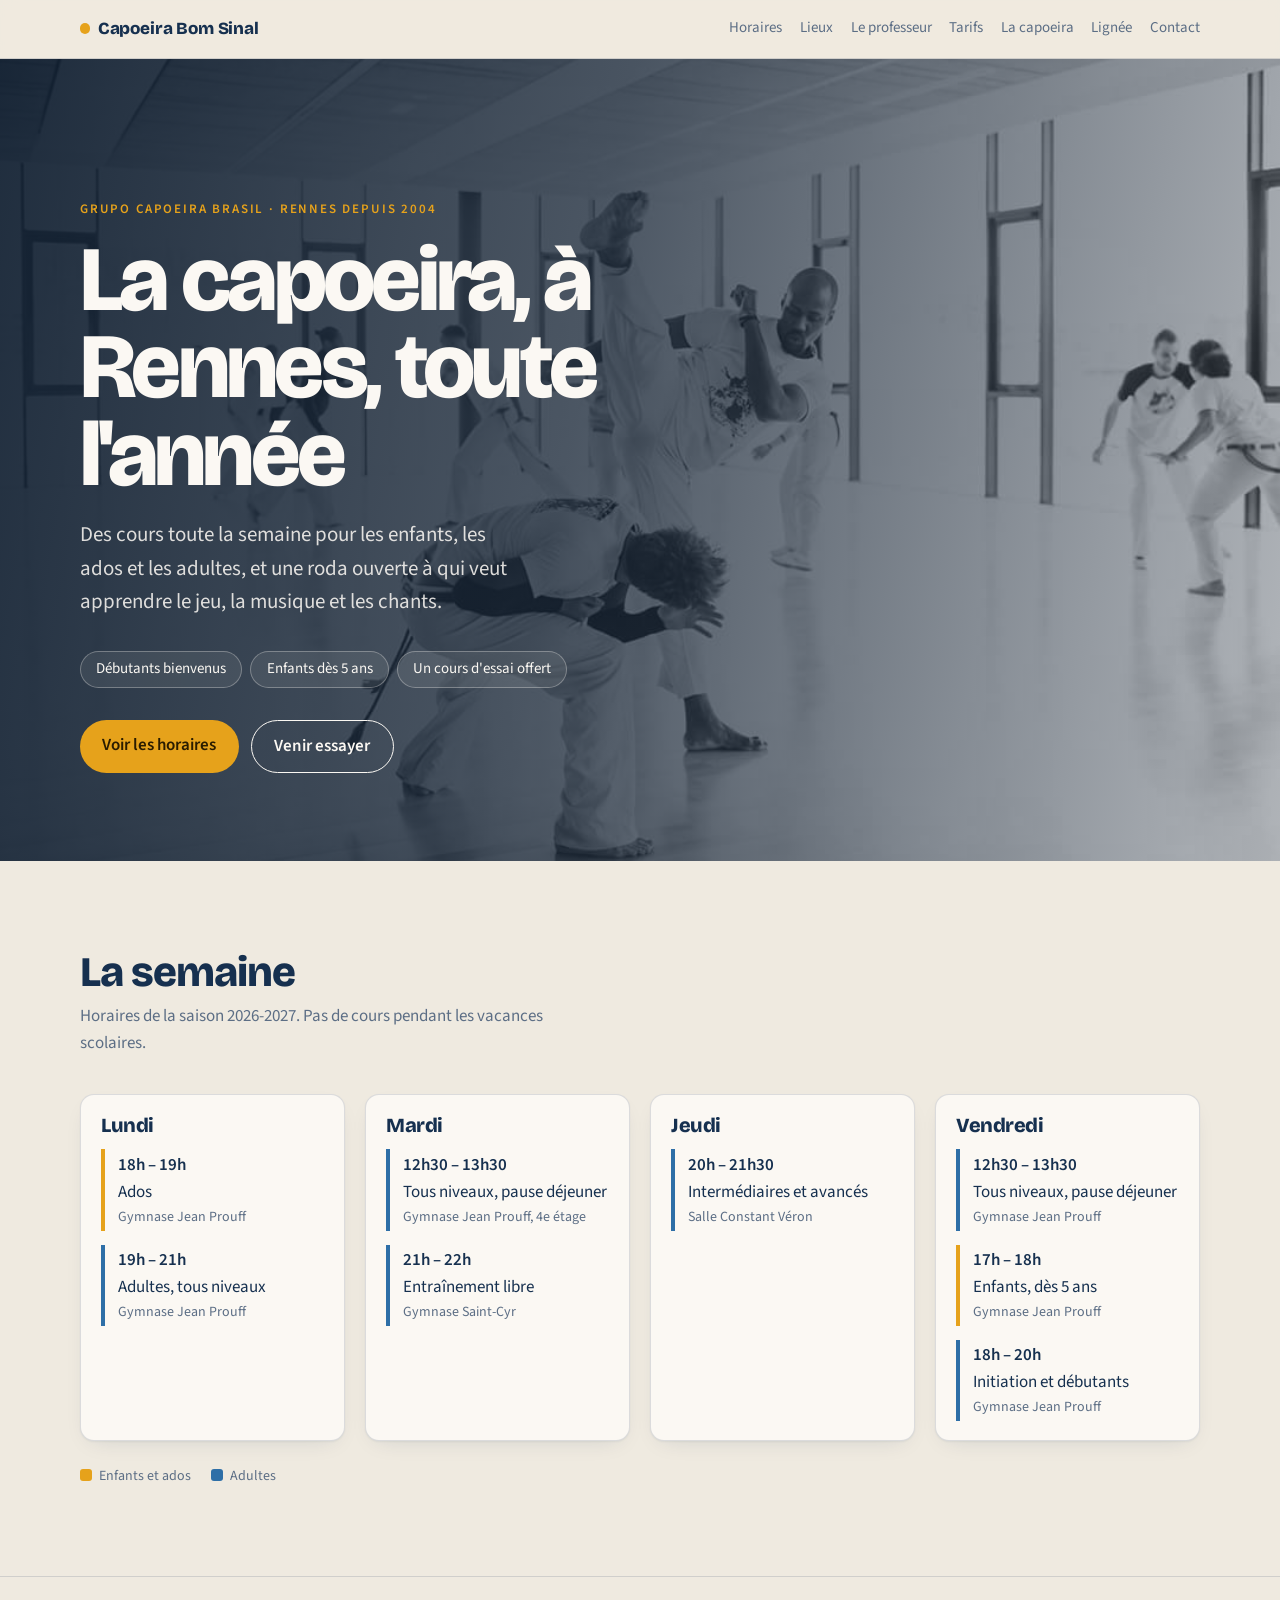
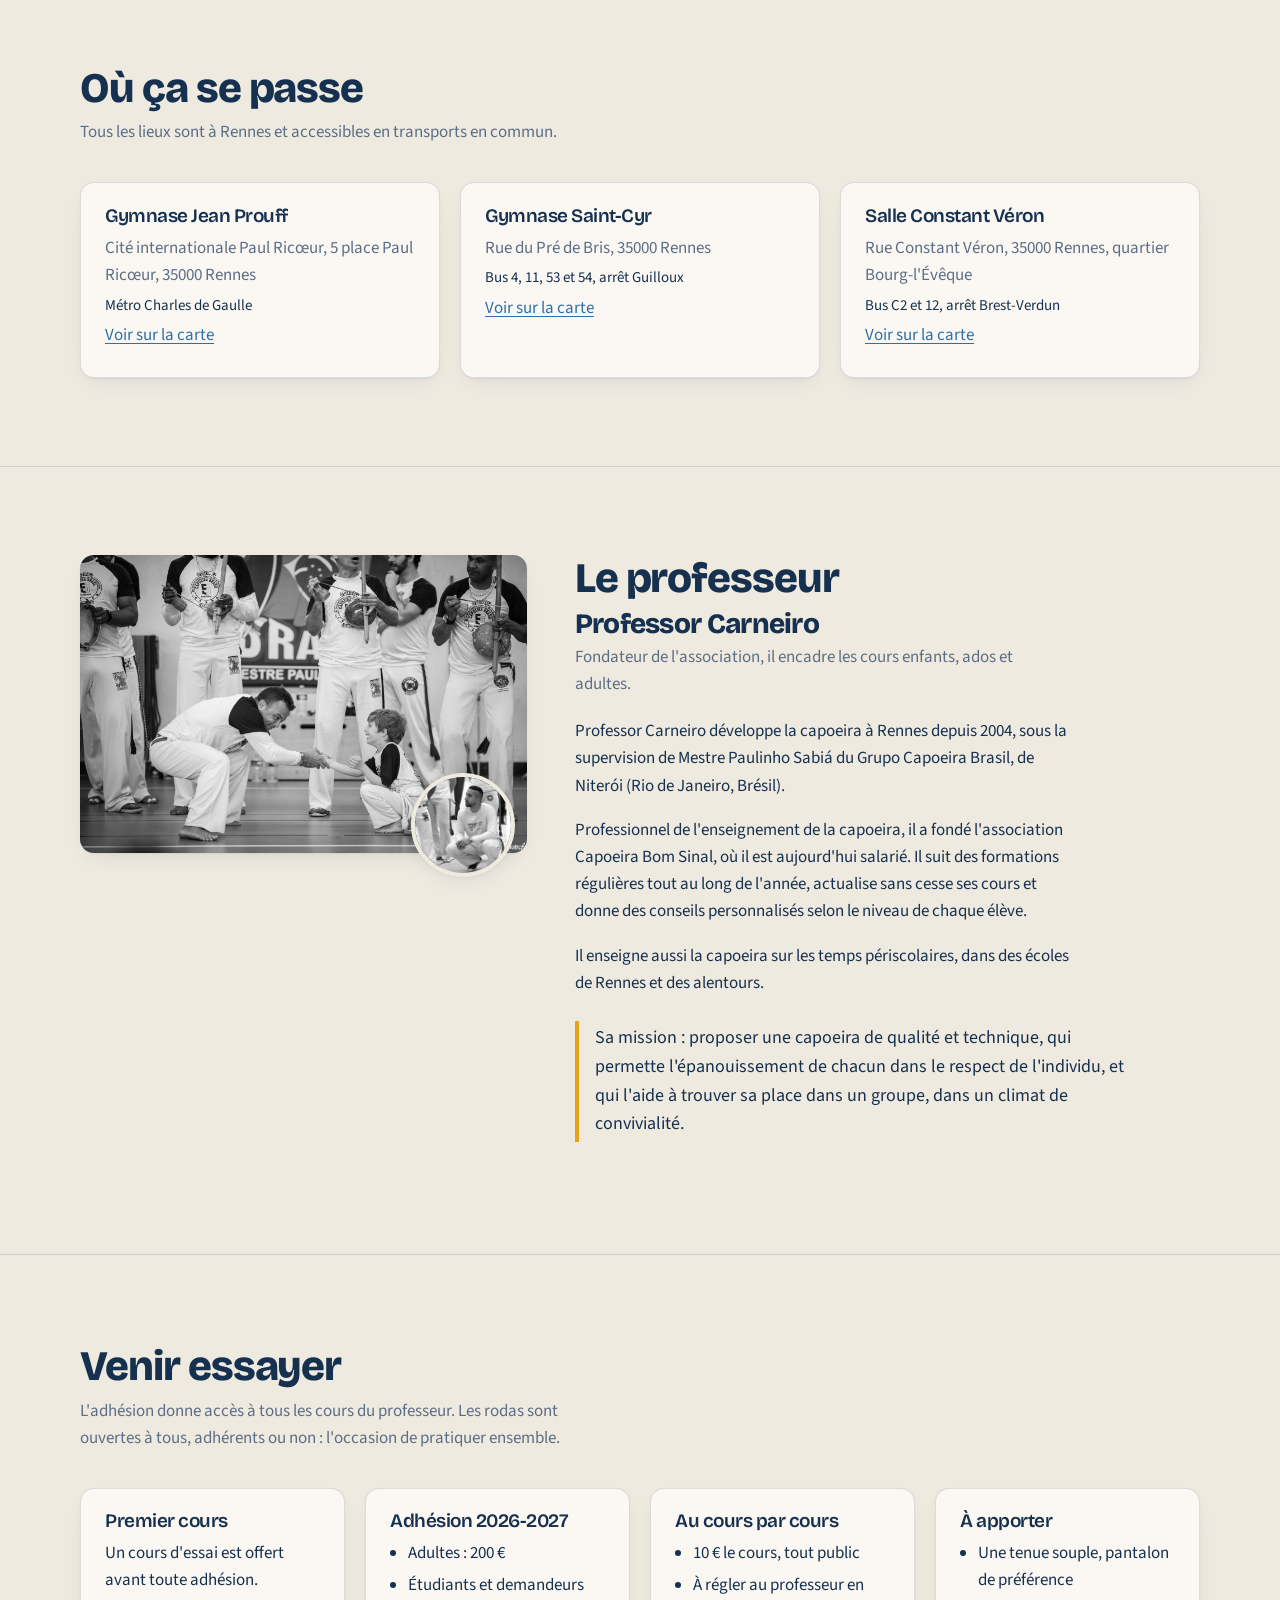
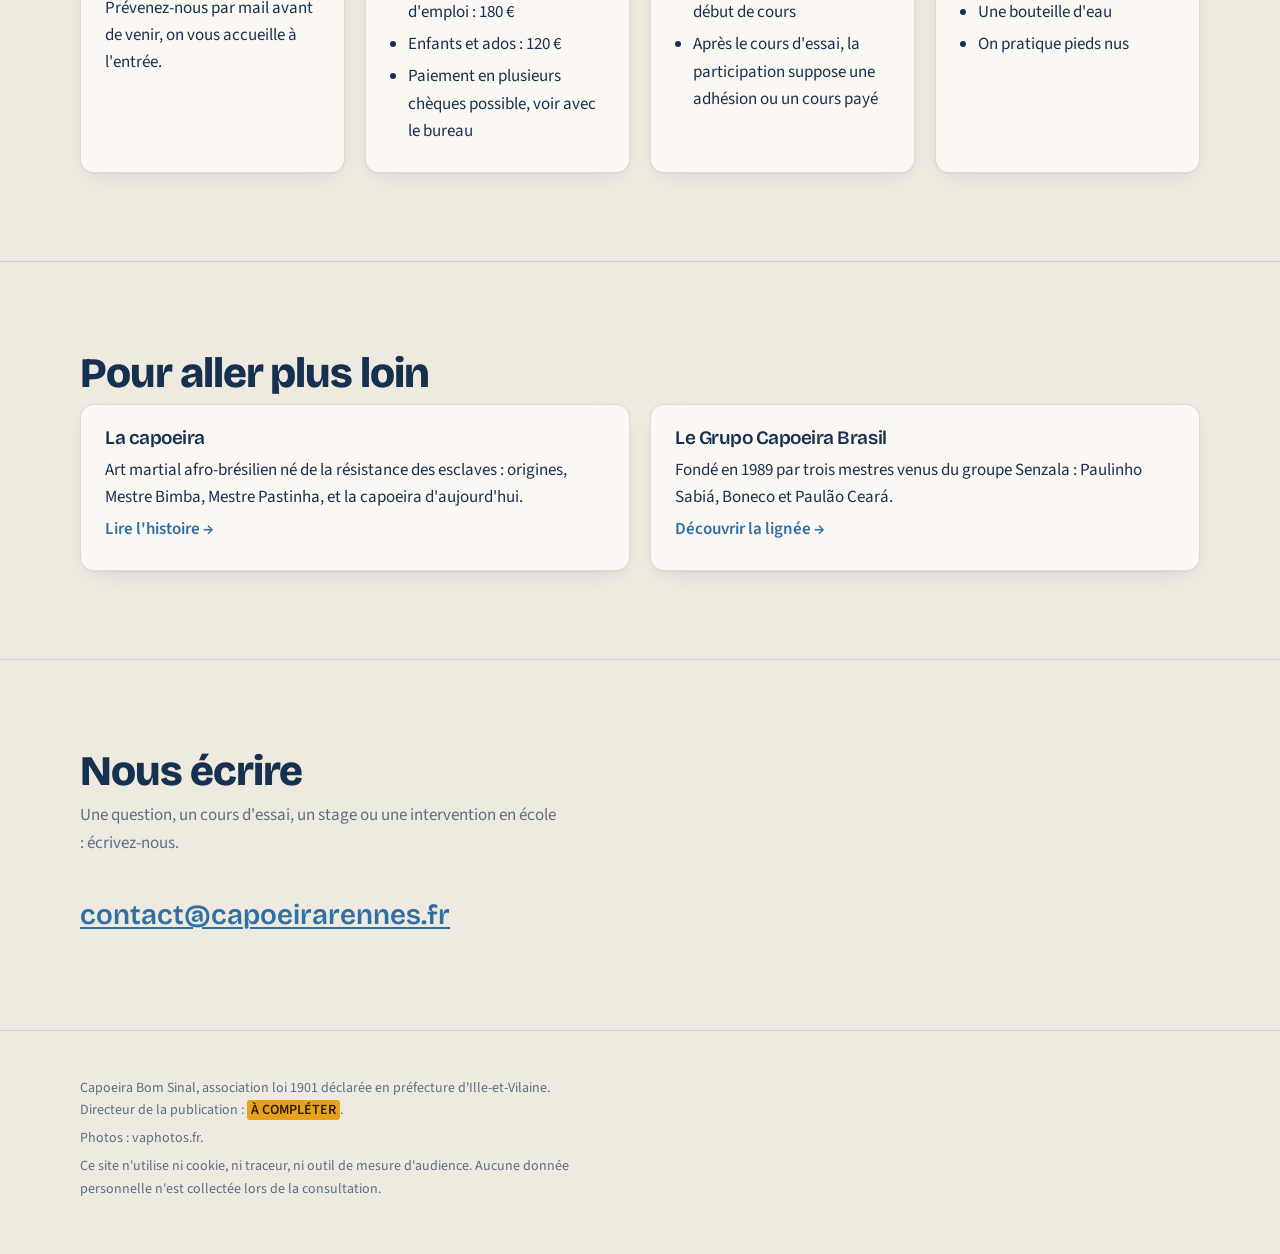
==== commit 5eb3a021: "Saison 2026-2027, adresse Jean Prouff, tarifs confirmés, mentions allégées Co-Authored-By: Claude Op" ====
--- a/index.html
+++ b/index.html
@@ -167,12 +167,12 @@
     "Un cours d'essai offert"
   ],
 
-  introSemaine: "Horaires de l'année scolaire en cours. Pas de cours pendant les vacances scolaires.",  // À COMPLÉTER : confirmer pour les vacances
+  introSemaine: "Horaires de la saison 2026-2027. Pas de cours pendant les vacances scolaires.",  // À COMPLÉTER : confirmer pour les vacances
 
   lieux: {
     prouff: {
       nom: "Gymnase Jean Prouff",
-      adresse: "Cité internationale Paul Ricœur, place Paul Ricœur (À COMPLÉTER : n° 1 ou 5), 35000 Rennes",
+      adresse: "Cité internationale Paul Ricœur, 5 place Paul Ricœur, 35000 Rennes",
       acces: "Métro Charles de Gaulle"
     },
     saintcyr: {
@@ -223,9 +223,8 @@
 
   essai: "Un cours d'essai est offert avant toute adhésion. Prévenez-nous par mail avant de venir, on vous accueille à l'entrée.",
 
-  tarifsTitre: "Adhésion annuelle",
+  tarifsTitre: "Adhésion 2026-2027",
   tarifs: [
-    "À COMPLÉTER : tarifs 2023-2024, à confirmer pour cette saison",
     "Adultes : 200 €",
     "Étudiants et demandeurs d'emploi : 180 €",
     "Enfants et ados : 120 €",
@@ -252,7 +251,7 @@
     ]
   },
 
-  mentions: "Capoeira Bom Sinal, association loi 1901 déclarée en préfecture d'Ille-et-Vilaine. Siège social : À COMPLÉTER. Directeur de la publication : À COMPLÉTER. Hébergement : Cloudflare, Inc., 101 Townsend Street, San Francisco, CA 94107, États-Unis."
+  mentions: "Capoeira Bom Sinal, association loi 1901 déclarée en préfecture d'Ille-et-Vilaine. Directeur de la publication : À COMPLÉTER."
 };
 
 /* ═══════════════════════════════════════════════════════════════════
